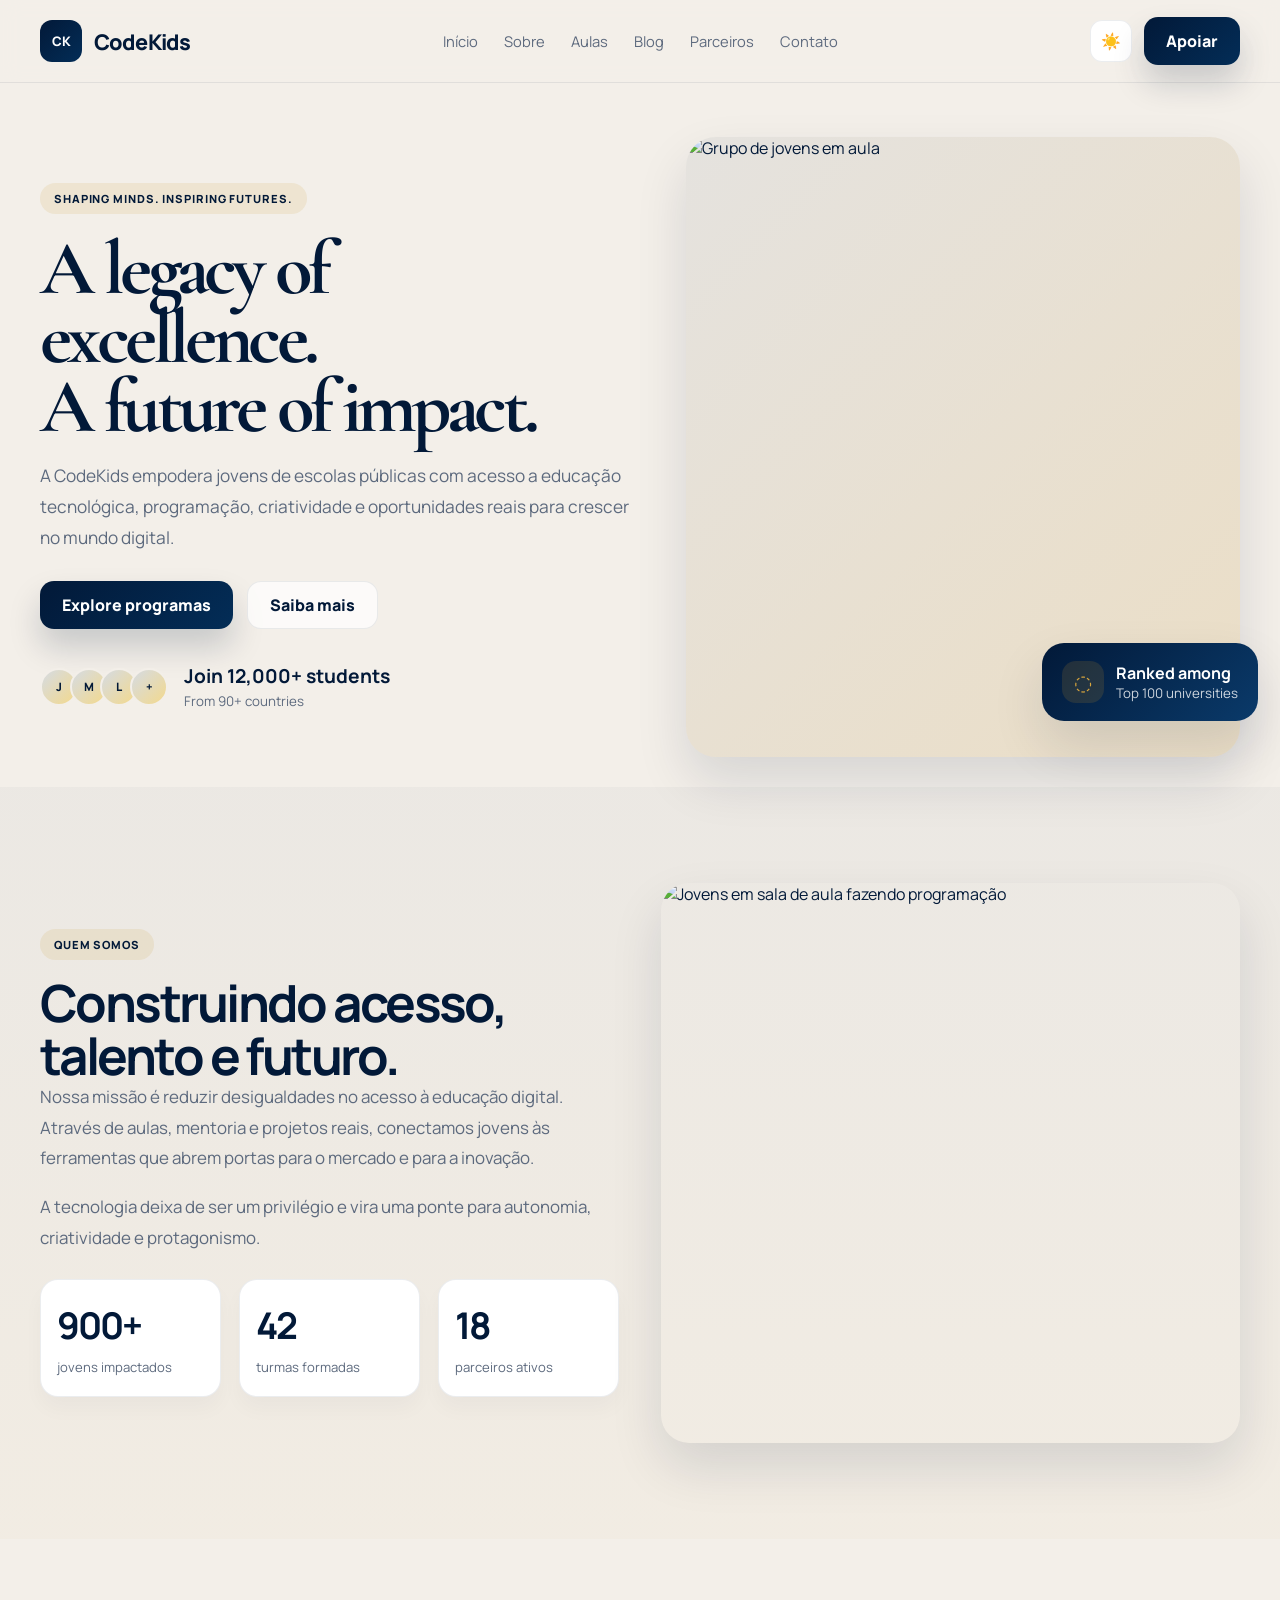
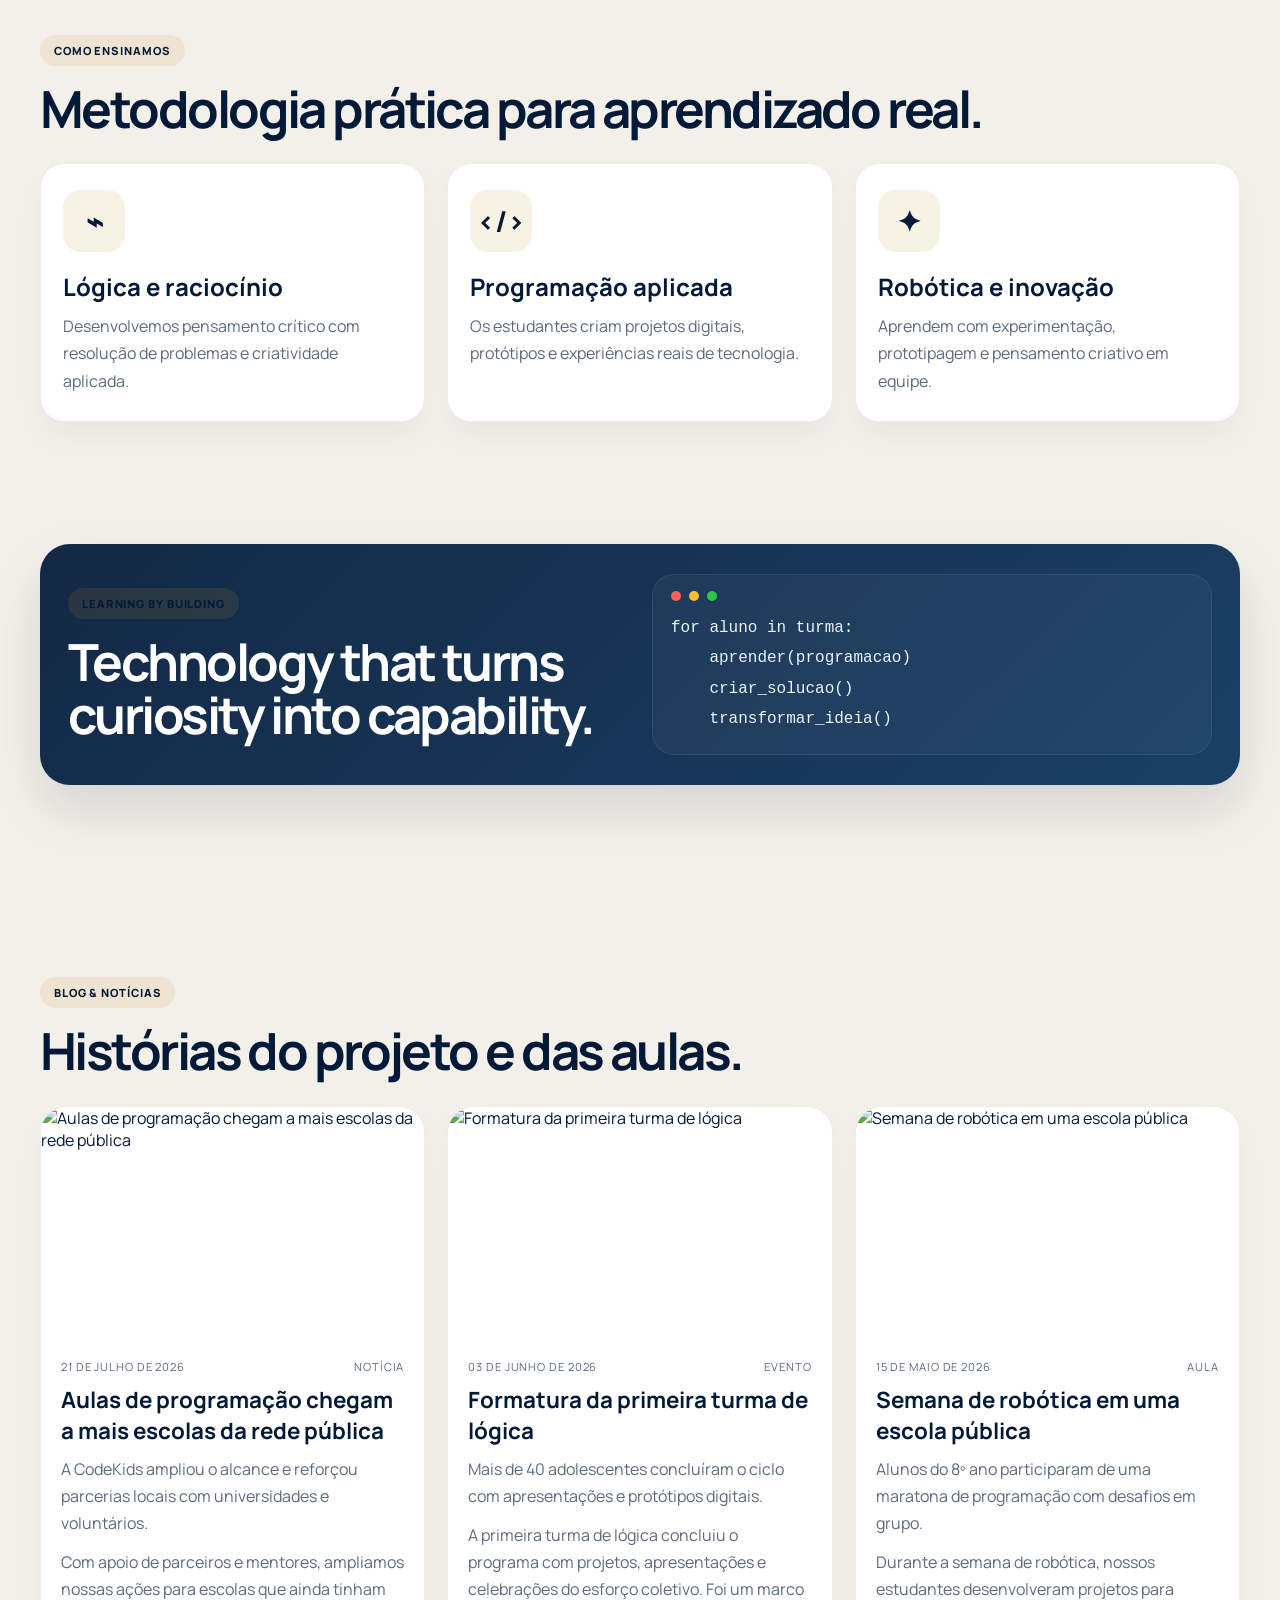
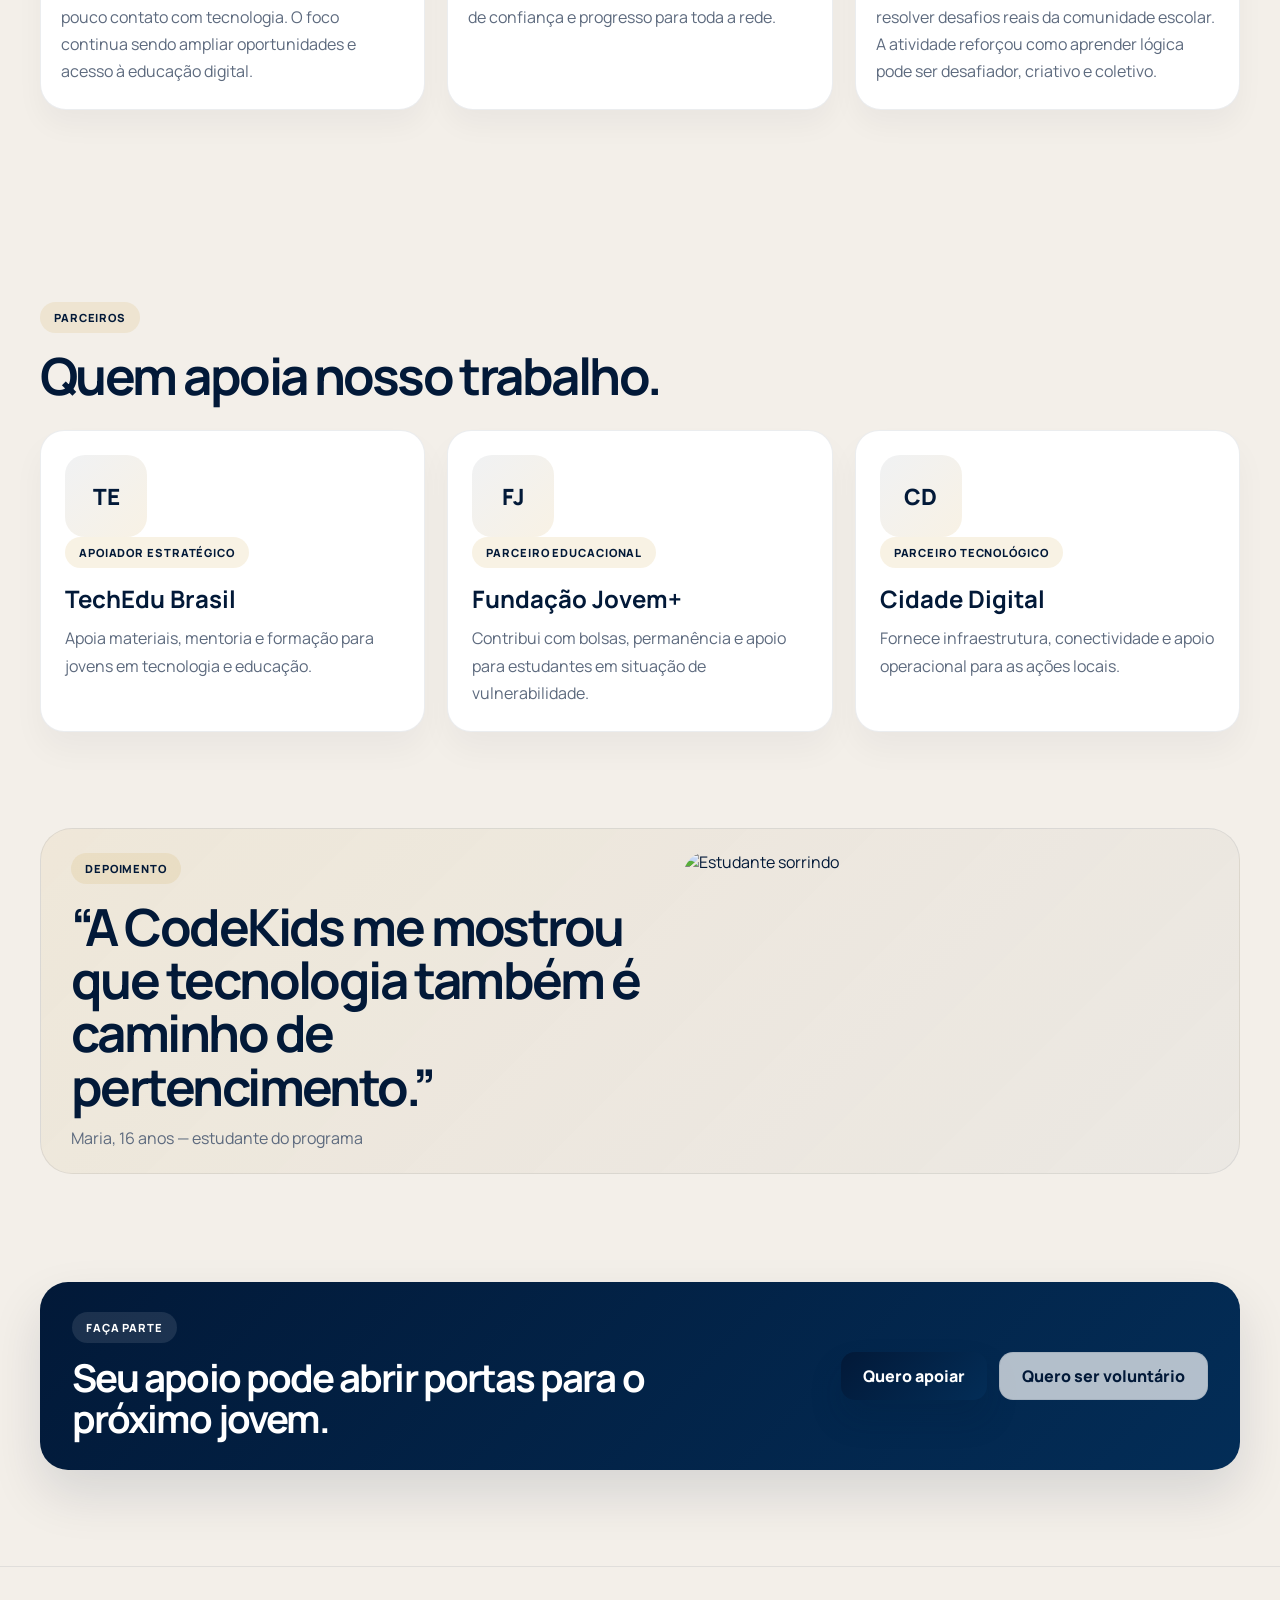
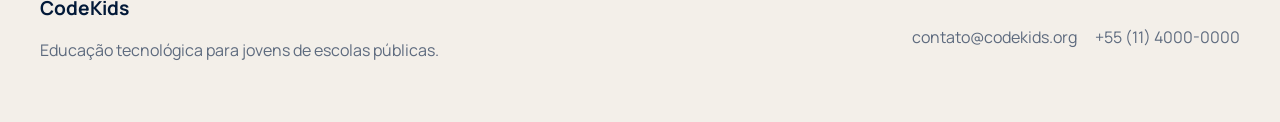
==== index.html @ df3271c7 "primeiro commit" ====
<!doctype html>
<html lang="pt-BR">
  <head>
    <meta charset="UTF-8" />
    <meta name="viewport" content="width=device-width, initial-scale=1.0" />
    <title>CodeKids | Educação tecnológica para jovens</title>
    <meta
      name="description"
      content="CodeKids conecta jovens ao mundo da tecnologia por meio de aulas gratuitas, projetos e oportunidades de educação digital."
    />
    <link rel="preconnect" href="https://fonts.googleapis.com" />
    <link rel="preconnect" href="https://fonts.gstatic.com" crossorigin />
    <link
      href="https://fonts.googleapis.com/css2?family=Manrope:wght@400;500;600;700;800&family=Cormorant+Garamond:wght@500;600;700&display=swap"
      rel="stylesheet"
    />
    <link rel="stylesheet" href="css/site.css" />
  </head>
  <body>
    <header class="topbar">
      <div class="container nav-wrap">
        <a href="#inicio" class="brand" aria-label="CodeKids início">
          <span class="brand-mark">CK</span>
          <span class="brand-text">CodeKids</span>
        </a>

        <nav class="main-nav" aria-label="Navegação principal">
          <a href="#inicio">Início</a>
          <a href="#sobre">Sobre</a>
          <a href="#aulas">Aulas</a>
          <a href="#blog">Blog</a>
          <a href="#parceiros">Parceiros</a>
          <a href="#contato">Contato</a>
        </nav>

        <div class="nav-actions">
          <button id="theme-toggle" class="theme-toggle" aria-label="Alternar tema">☀️</button>
          <a class="btn btn-primary" href="#contato">Apoiar</a>
        </div>
      </div>
    </header>

    <main>
      <section class="hero" id="inicio">
        <div class="container hero-grid">
          <div class="hero-copy">
            <span class="eyebrow">Shaping minds. Inspiring futures.</span>
            <h1>
              A legacy of<br />
              excellence.<br />
              A future of impact.
            </h1>
            <p>
              A CodeKids empodera jovens de escolas públicas com acesso a educação tecnológica,
              programação, criatividade e oportunidades reais para crescer no mundo digital.
            </p>

            <div class="hero-actions">
              <a class="btn btn-primary" href="#blog">Explore programas</a>
              <a class="btn btn-light" href="#sobre">Saiba mais</a>
            </div>

            <div class="hero-meta">
              <div class="avatar-group" aria-label="Estudantes impactados">
                <span>J</span>
                <span>M</span>
                <span>L</span>
                <span>+</span>
              </div>
              <div>
                <strong>Join 12,000+ students</strong>
                <small>From 90+ countries</small>
              </div>
            </div>
          </div>

          <div class="hero-visual">
            <div class="hero-image-card">
              <img
                src="https://images.unsplash.com/photo-1522202176988-66273c2fd55f?auto=format&fit=crop&w=1200&q=80"
                alt="Grupo de jovens em aula"
              />
            </div>
            <div class="premium-badge">
              <span class="badge-icon">◌</span>
              <div>
                <strong>Ranked among</strong>
                <small>Top 100 universities</small>
              </div>
            </div>
          </div>
        </div>
      </section>

      <section class="section section-soft" id="sobre">
        <div class="container about-grid">
          <div class="about-copy">
            <span class="eyebrow eyebrow-gold">Quem somos</span>
            <h2>Construindo acesso, talento e futuro.</h2>
            <p>
              Nossa missão é reduzir desigualdades no acesso à educação digital. Através de aulas,
              mentoria e projetos reais, conectamos jovens às ferramentas que abrem portas para o
              mercado e para a inovação.
            </p>
            <p>
              A tecnologia deixa de ser um privilégio e vira uma ponte para autonomia, criatividade e
              protagonismo.
            </p>

            <div class="about-stats">
              <div>
                <strong>900+</strong>
                <span>jovens impactados</span>
              </div>
              <div>
                <strong>42</strong>
                <span>turmas formadas</span>
              </div>
              <div>
                <strong>18</strong>
                <span>parceiros ativos</span>
              </div>
            </div>
          </div>

          <div class="about-visual">
            <img
              src="https://images.unsplash.com/photo-1516321318423-f06f85e504b3?auto=format&fit=crop&w=1000&q=80"
              alt="Jovens em sala de aula fazendo programação"
            />
          </div>
        </div>
      </section>

      <section class="section" id="aulas">
        <div class="container">
          <div class="section-header">
            <div>
              <span class="eyebrow eyebrow-gold">Como ensinamos</span>
              <h2>Metodologia prática para aprendizado real.</h2>
            </div>
          </div>

          <div class="feature-grid">
            <article class="feature-card">
              <div class="feature-icon">⌁</div>
              <h3>Lógica e raciocínio</h3>
              <p>Desenvolvemos pensamento crítico com resolução de problemas e criatividade aplicada.</p>
            </article>
            <article class="feature-card">
              <div class="feature-icon">&lt;/&gt;</div>
              <h3>Programação aplicada</h3>
              <p>Os estudantes criam projetos digitais, protótipos e experiências reais de tecnologia.</p>
            </article>
            <article class="feature-card">
              <div class="feature-icon">✦</div>
              <h3>Robótica e inovação</h3>
              <p>Aprendem com experimentação, prototipagem e pensamento criativo em equipe.</p>
            </article>
          </div>
        </div>
      </section>

      <section class="section code-panel">
        <div class="container code-panel-inner">
          <div class="code-copy">
            <span class="eyebrow eyebrow-gold">Learning by building</span>
            <h2>Technology that turns curiosity into capability.</h2>
          </div>
          <div class="code-window" aria-label="Exemplo de código de programação">
            <div class="code-header">
              <span class="dot red"></span>
              <span class="dot yellow"></span>
              <span class="dot green"></span>
            </div>
            <pre><code>for aluno in turma:
    aprender(programacao)
    criar_solucao()
    transformar_ideia()</code></pre>
          </div>
        </div>
      </section>

      <section class="section" id="blog">
        <div class="container">
          <div class="section-header split-header">
            <div>
              <span class="eyebrow eyebrow-gold">Blog & notícias</span>
              <h2>Histórias do projeto e das aulas.</h2>
            </div>
          </div>
          <div id="posts-grid" class="posts-grid" aria-live="polite"></div>
        </div>
      </section>

      <section class="section partners-section" id="parceiros">
        <div class="container">
          <div class="section-header">
            <span class="eyebrow eyebrow-gold">Parceiros</span>
            <h2>Quem apoia nosso trabalho.</h2>
          </div>
          <div id="partners-grid" class="partners-grid" aria-live="polite"></div>
        </div>
      </section>

      <section class="section quote-section">
        <div class="container quote-wrap">
          <div class="quote-copy">
            <span class="eyebrow eyebrow-gold">Depoimento</span>
            <h2>“A CodeKids me mostrou que tecnologia também é caminho de pertencimento.”</h2>
            <p>Maria, 16 anos — estudante do programa</p>
          </div>
          <img
            src="https://images.unsplash.com/photo-1544005313-94ddf0286df2?auto=format&fit=crop&w=900&q=80"
            alt="Estudante sorrindo"
          />
        </div>
      </section>

      <section class="section cta-section" id="contato">
        <div class="container cta-box">
          <div>
            <span class="eyebrow eyebrow-cta">Faça parte</span>
            <h2>Seu apoio pode abrir portas para o próximo jovem.</h2>
          </div>
          <div class="cta-actions">
            <a class="btn btn-primary" href="mailto:contato@codekids.org">Quero apoiar</a>
            <a class="btn btn-light" href="mailto:voluntario@codekids.org">Quero ser voluntário</a>
          </div>
        </div>
      </section>
    </main>

    <footer class="footer">
      <div class="container footer-inner">
        <div>
          <strong>CodeKids</strong>
          <p>Educação tecnológica para jovens de escolas públicas.</p>
        </div>
        <div class="footer-contact">
          <span>contato@codekids.org</span>
          <span>+55 (11) 4000-0000</span>
        </div>
      </div>
    </footer>

    <div vw class="enabled">
      <div vw-access-button class="active"></div>
      <div vw-plugin-wrapper>
        <div class="vw-plugin-top-wrapper"></div>
      </div>
    </div>
    <script src="https://vlibras.gov.br/app/vlibras-plugin.js"></script>
    <script>
      new window.VLibras.Widget("https://vlibras.gov.br/app");
    </script>
    <script src="js/site.js"></script>
  </body>
</html>
---- css/site.css ----
:root {
  --bg: #f3efe9;
  --bg-soft: #edf1f4;
  --card: #ffffff;
  --card-soft: #f9f6f2;
  --line: rgba(2, 25, 56, 0.08);
  --text: #021938;
  --muted: #5d6a7e;
  --primary: #021938;
  --primary-strong: #032d57;
  --accent: #c69026;
  --accent-soft: rgba(198, 144, 38, 0.12);
  --shadow: 0 24px 52px rgba(2, 25, 56, 0.12);
  --white: #ffffff;
}

body.dark-mode {
  --bg: #071d34;
  --bg-soft: #0d2645;
  --card: #112947;
  --card-soft: #143154;
  --line: rgba(255, 255, 255, 0.08);
  --text: #edf4ff;
  --muted: #c0cce2;
  --primary: #071d34;
  --primary-strong: #113866;
  --accent: #d9a63d;
  --accent-soft: rgba(217, 166, 61, 0.14);
  --shadow: 0 30px 68px rgba(2, 10, 20, 0.5);
}

* {
  box-sizing: border-box;
}

html {
  scroll-behavior: smooth;
}

body {
  margin: 0;
  font-family: "Manrope", sans-serif;
  background: var(--bg);
  color: var(--text);
}

a {
  text-decoration: none;
  color: inherit;
}

img {
  max-width: 100%;
  display: block;
}

button,
input,
textarea,
select {
  font: inherit;
}

button {
  cursor: pointer;
}

.container {
  width: min(1200px, calc(100% - 30px));
  margin: 0 auto;
}

.topbar {
  position: sticky;
  top: 0;
  z-index: 25;
  background: rgba(243, 239, 233, 0.84);
  backdrop-filter: blur(10px);
  border-bottom: 1px solid var(--line);
}

body.dark-mode .topbar {
  background: rgba(7, 29, 52, 0.86);
}

.nav-wrap {
  display: flex;
  align-items: center;
  justify-content: space-between;
  min-height: 82px;
  gap: 16px;
}

.brand {
  display: inline-flex;
  align-items: center;
  gap: 12px;
  font-weight: 800;
}

.brand-mark {
  width: 42px;
  height: 42px;
  border-radius: 12px;
  display: grid;
  place-items: center;
  background: linear-gradient(135deg, var(--primary), var(--primary-strong));
  color: var(--white);
  font-size: 0.82rem;
}

.brand-text {
  font-size: 1.35rem;
  letter-spacing: -0.04em;
}

.main-nav {
  display: flex;
  align-items: center;
  gap: 26px;
  color: var(--muted);
  font-size: 0.92rem;
}

.main-nav a:hover {
  color: var(--primary);
}

.nav-actions {
  display: flex;
  align-items: center;
  gap: 12px;
}

.theme-toggle {
  width: 42px;
  height: 42px;
  border: 1px solid var(--line);
  background: var(--card);
  border-radius: 12px;
  color: var(--text);
}

.btn {
  display: inline-flex;
  align-items: center;
  justify-content: center;
  min-height: 48px;
  padding: 0 22px;
  border-radius: 14px;
  font-weight: 800;
  transition: transform 0.2s ease, opacity 0.2s ease;
}

.btn:hover {
  transform: translateY(-1px);
}

.btn-primary {
  background: linear-gradient(135deg, var(--primary), var(--primary-strong));
  color: #fff;
  box-shadow: 0 18px 32px rgba(2, 25, 56, 0.18);
}

.btn-light {
  background: rgba(255, 255, 255, 0.7);
  border: 1px solid var(--line);
  color: var(--text);
}

.hero {
  padding: 54px 0 30px;
}

.hero-grid {
  display: grid;
  grid-template-columns: 1.05fr 0.95fr;
  gap: 34px;
  align-items: center;
}

.eyebrow {
  display: inline-flex;
  align-items: center;
  justify-content: center;
  padding: 8px 14px;
  border-radius: 999px;
  letter-spacing: 0.08em;
  font-size: 0.7rem;
  text-transform: uppercase;
  font-weight: 800;
  background: var(--accent-soft);
  color: var(--primary);
}

.eyebrow-gold {
  background: rgba(198, 144, 38, 0.12);
  color: var(--primary);
}

.eyebrow-cta {
  background: rgba(255, 255, 255, 0.1);
  color: #fff;
}

.hero-copy h1 {
  margin: 20px 0 18px;
  font-family: "Cormorant Garamond", serif;
  font-size: clamp(4rem, 6vw, 7rem);
  line-height: 0.9;
  letter-spacing: -0.06em;
  color: var(--primary);
}

.hero-copy p {
  max-width: 600px;
  color: var(--muted);
  font-size: 1.08rem;
  line-height: 1.8;
}

.hero-actions {
  display: flex;
  flex-wrap: wrap;
  gap: 14px;
  margin-top: 28px;
}

.hero-meta {
  display: flex;
  align-items: center;
  gap: 16px;
  margin-top: 34px;
}

.avatar-group {
  display: flex;
  align-items: center;
}

.avatar-group span {
  width: 38px;
  height: 38px;
  border-radius: 50%;
  display: grid;
  place-items: center;
  margin-left: -8px;
  border: 2px solid var(--bg);
  background: linear-gradient(135deg, #d5dbe3, #f3d98d);
  color: var(--primary);
  font-weight: 800;
  font-size: 0.72rem;
}

.avatar-group span:first-child {
  margin-left: 0;
}

.hero-meta strong {
  display: block;
  font-size: 1.2rem;
}

.hero-meta small {
  color: var(--muted);
}

.hero-visual {
  position: relative;
  display: flex;
  align-items: center;
  justify-content: center;
}

.hero-image-card {
  width: min(100%, 560px);
  height: 620px;
  overflow: hidden;
  border-radius: 30px;
  box-shadow: var(--shadow);
  background: linear-gradient(135deg, rgba(2, 25, 56, 0.06), rgba(198, 144, 38, 0.18));
}

.hero-image-card img {
  width: 100%;
  height: 100%;
  object-fit: cover;
}

.premium-badge {
  position: absolute;
  right: -18px;
  bottom: 36px;
  display: flex;
  align-items: center;
  gap: 12px;
  background: linear-gradient(135deg, var(--primary), #0a3a6a);
  color: #fff;
  border-radius: 22px;
  padding: 18px 20px;
  box-shadow: var(--shadow);
}

.badge-icon {
  width: 42px;
  height: 42px;
  display: grid;
  place-items: center;
  border-radius: 14px;
  background: rgba(198, 144, 38, 0.16);
  color: #d9a63d;
  font-size: 1.3rem;
}

.premium-badge strong,
.premium-badge small {
  display: block;
}

.premium-badge small {
  color: rgba(255, 255, 255, 0.8);
}

.section {
  padding: 96px 0;
}

.section-soft {
  background: linear-gradient(180deg, rgba(2, 25, 56, 0.03), rgba(198, 144, 38, 0.03));
}

.about-grid {
  display: grid;
  grid-template-columns: 1fr 1fr;
  gap: 42px;
  align-items: center;
}

.about-copy h2,
.section-header h2,
.code-copy h2,
.quote-copy h2 {
  margin: 16px 0 0;
  font-size: clamp(2.5rem, 4vw, 4rem);
  line-height: 1.04;
  letter-spacing: -0.05em;
  color: var(--primary);
}

.about-copy p {
  color: var(--muted);
  line-height: 1.8;
  margin: 0 0 18px;
  font-size: 1.06rem;
}

.about-stats {
  display: grid;
  grid-template-columns: repeat(3, minmax(0, 1fr));
  gap: 18px;
  margin-top: 26px;
}

.about-stats div {
  background: var(--card);
  border: 1px solid var(--line);
  border-radius: 18px;
  padding: 20px 16px;
  box-shadow: 0 12px 20px rgba(2, 25, 56, 0.03);
}

.about-stats strong {
  display: block;
  font-size: clamp(1.8rem, 3vw, 2.3rem);
  letter-spacing: -0.05em;
}

.about-stats span {
  display: block;
  color: var(--muted);
  font-size: 0.82rem;
  margin-top: 8px;
}

.about-visual img {
  width: 100%;
  height: 560px;
  object-fit: cover;
  border-radius: 28px;
  box-shadow: var(--shadow);
}

.section-header {
  margin-bottom: 28px;
}

.split-header {
  display: flex;
  align-items: end;
  justify-content: space-between;
}

.feature-grid {
  display: grid;
  grid-template-columns: repeat(3, minmax(0, 1fr));
  gap: 22px;
}

.feature-card {
  background: var(--card);
  border: 1px solid var(--line);
  border-radius: 24px;
  padding: 26px 22px;
  box-shadow: 0 16px 28px rgba(2, 25, 56, 0.04);
}

.feature-icon {
  width: 62px;
  height: 62px;
  display: grid;
  place-items: center;
  border-radius: 18px;
  background: rgba(198, 144, 38, 0.12);
  color: var(--primary);
  font-size: 1.8rem;
  font-weight: 700;
}

.feature-card h3 {
  margin: 18px 0 10px;
  font-size: 1.5rem;
}

.feature-card p {
  margin: 0;
  color: var(--muted);
  line-height: 1.7;
}

.code-panel {
  padding-top: 26px;
}

.code-panel-inner {
  display: grid;
  grid-template-columns: 1fr 1fr;
  gap: 24px;
  align-items: center;
  background: linear-gradient(135deg, rgba(2, 25, 56, 0.93), rgba(3, 45, 87, 0.9));
  border-radius: 30px;
  padding: 30px 28px;
  box-shadow: var(--shadow);
}

.code-copy h2 {
  color: #fff;
}

.code-window {
  background: rgba(255, 255, 255, 0.04);
  border: 1px solid rgba(255, 255, 255, 0.08);
  border-radius: 22px;
  padding: 16px 18px 20px;
}

.code-header {
  display: flex;
  align-items: center;
  gap: 8px;
  padding-bottom: 12px;
}

.dot {
  width: 10px;
  height: 10px;
  border-radius: 50%;
  display: inline-block;
}

.dot.red { background: #ff5f57; }
.dot.yellow { background: #ffbd2f; }
.dot.green { background: #28c840; }

.code-window pre {
  margin: 0;
  color: #edf3ff;
  font-size: 1rem;
  line-height: 1.9;
}

.posts-grid,
.partners-grid {
  display: grid;
  gap: 22px;
}

.posts-grid {
  grid-template-columns: repeat(3, minmax(0, 1fr));
}

.post-card {
  overflow: hidden;
  background: var(--card);
  border: 1px solid var(--line);
  border-radius: 26px;
  box-shadow: 0 16px 28px rgba(2, 25, 56, 0.04);
}

.post-card img {
  width: 100%;
  height: 230px;
  object-fit: cover;
}

.post-content {
  padding: 22px 20px 24px;
}

.post-meta {
  display: flex;
  justify-content: space-between;
  gap: 12px;
  margin-bottom: 10px;
  color: var(--muted);
  font-size: 0.7rem;
  letter-spacing: 0.08em;
  text-transform: uppercase;
}

.post-card h3 {
  margin: 0 0 10px;
  font-size: 1.4rem;
}

.post-card p {
  margin: 0;
  color: var(--muted);
  line-height: 1.7;
}

.post-card .post-preview {
  margin-bottom: 12px;
}

.partners-grid {
  grid-template-columns: repeat(3, minmax(0, 1fr));
}

.partner-card {
  background: var(--card);
  border: 1px solid var(--line);
  border-radius: 24px;
  padding: 24px;
  box-shadow: 0 18px 32px rgba(2, 25, 56, 0.04);
}

.partner-logo {
  width: 82px;
  height: 82px;
  border-radius: 20px;
  display: grid;
  place-items: center;
  background: linear-gradient(135deg, rgba(2, 25, 56, 0.06), rgba(198, 144, 38, 0.12));
  color: var(--primary);
  font-weight: 800;
  font-size: 1.4rem;
}

.partner-card h3 {
  margin: 14px 0 10px;
  font-size: 1.5rem;
}

.partner-card p {
  margin: 0;
  color: var(--muted);
  line-height: 1.7;
}

.quote-section {
  padding-top: 0;
}

.quote-wrap {
  display: grid;
  grid-template-columns: 1.05fr 0.95fr;
  gap: 22px;
  align-items: center;
  background: linear-gradient(135deg, rgba(198, 144, 38, 0.08), rgba(2, 25, 56, 0.03));
  border: 1px solid var(--line);
  border-radius: 32px;
  padding: 22px 22px 22px 30px;
}

.quote-copy h2 {
  margin-top: 16px;
}

.quote-copy p {
  margin: 14px 0 0;
  color: var(--muted);
}

.quote-wrap img {
  width: 100%;
  height: 300px;
  object-fit: cover;
  border-radius: 26px;
}

.cta-section {
  padding-top: 12px;
}

.cta-box {
  display: flex;
  justify-content: space-between;
  align-items: center;
  gap: 22px;
  padding: 30px 32px;
  border-radius: 28px;
  background: linear-gradient(135deg, var(--primary), var(--primary-strong));
  color: #fff;
  box-shadow: var(--shadow);
}

.cta-box h2 {
  margin: 14px 0 0;
  font-size: clamp(2rem, 3vw, 3.2rem);
  line-height: 1.08;
  letter-spacing: -0.05em;
  max-width: 620px;
}

.cta-actions {
  display: flex;
  flex-wrap: wrap;
  gap: 12px;
}

.footer {
  padding: 28px 0 42px;
  border-top: 1px solid var(--line);
}

.footer-inner {
  display: flex;
  justify-content: space-between;
  align-items: center;
  gap: 18px;
}

.footer strong {
  font-size: 1.2rem;
}

.footer p,
.footer-contact {
  color: var(--muted);
  line-height: 1.7;
}

.footer-contact {
  display: flex;
  gap: 18px;
  flex-wrap: wrap;
}

@media (max-width: 980px) {
  .main-nav {
    display: none;
  }

  .hero-grid,
  .about-grid,
  .feature-grid,
  .posts-grid,
  .partners-grid,
  .code-panel-inner,
  .quote-wrap,
  .cta-box,
  .footer-inner {
    display: grid;
    grid-template-columns: 1fr;
  }

  .cta-box {
    align-items: start;
  }
}

@media (max-width: 640px) {
  .nav-wrap {
    flex-wrap: wrap;
    padding: 12px 0;
  }

  .hero-copy h1 {
    font-size: 3.5rem;
  }

  .about-stats {
    grid-template-columns: 1fr;
  }

  .hero-image-card {
    height: 440px;
  }

  .premium-badge {
    Right: 12px;
    bottom: 16px;
  }

  .hero-actions,
  .cta-actions {
    flex-direction: column;
    align-items: stretch;
  }

  .btn {
    width: 100%;
  }
}
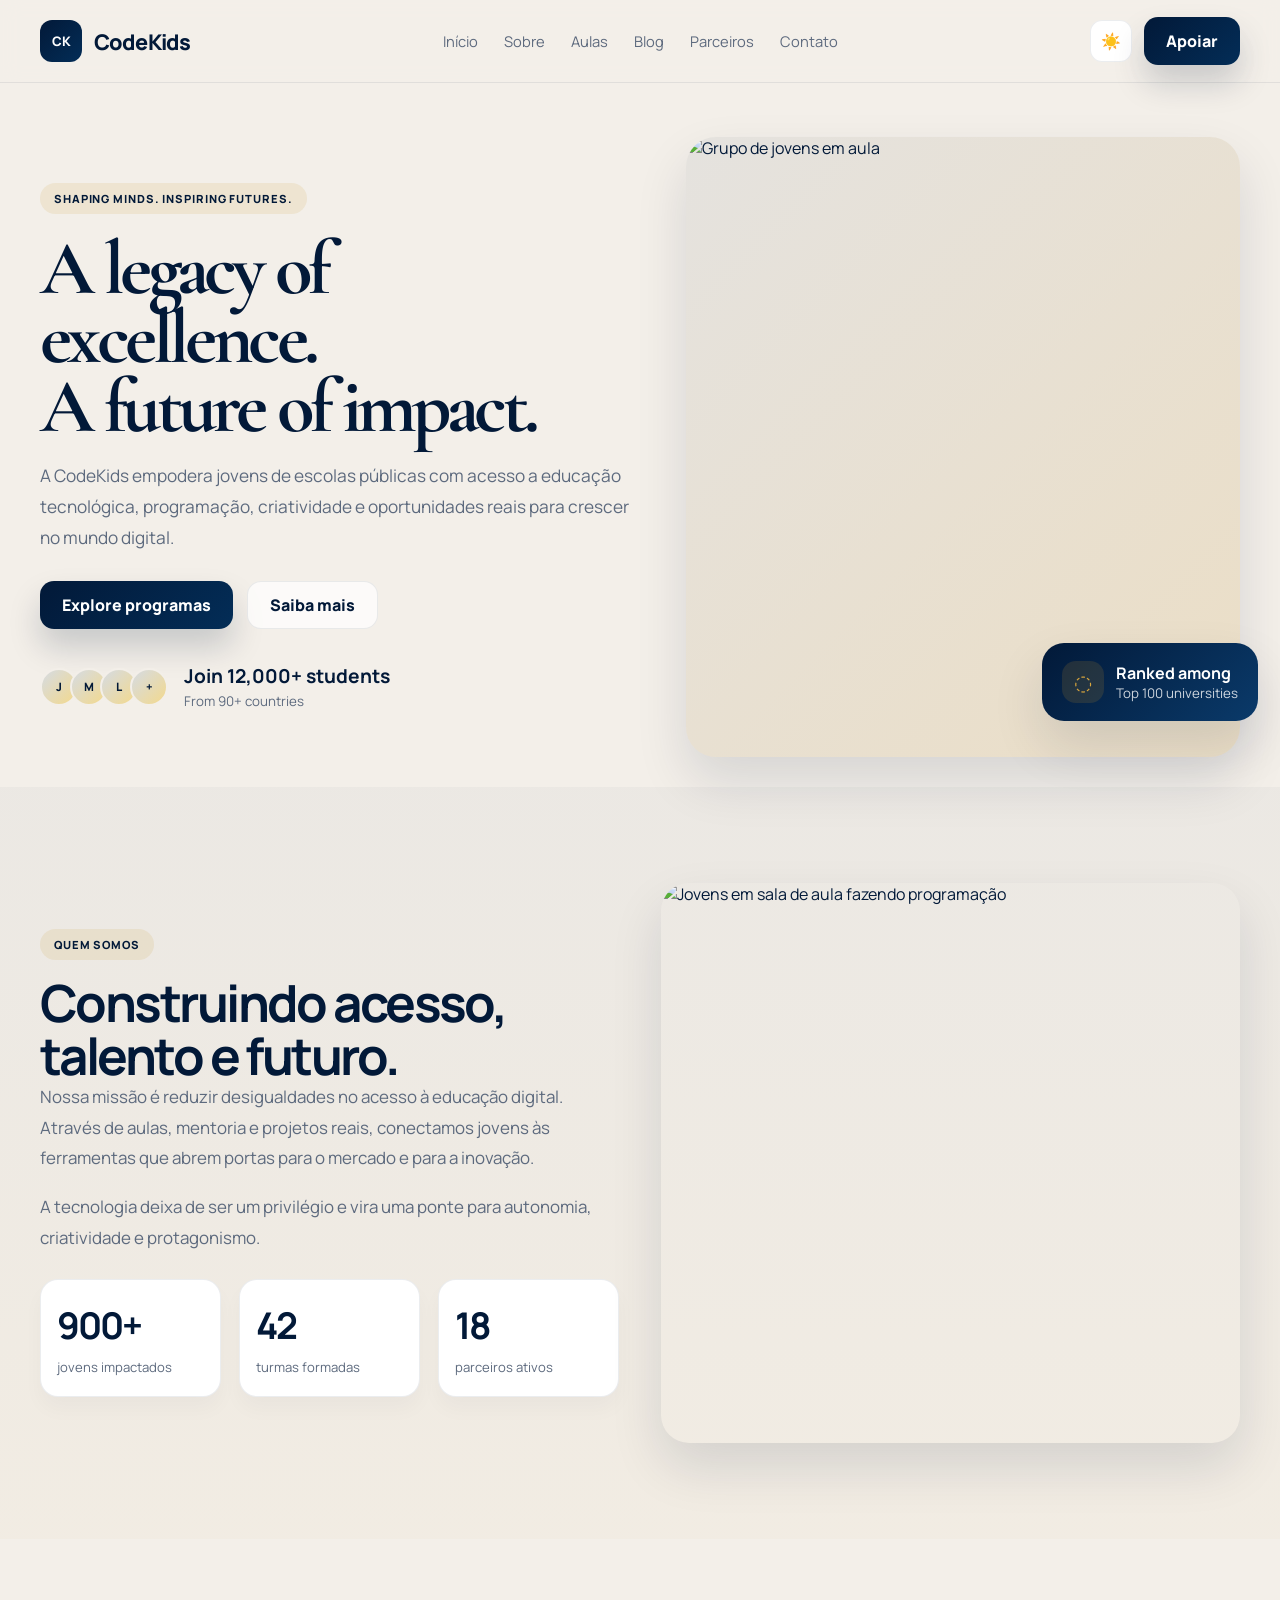
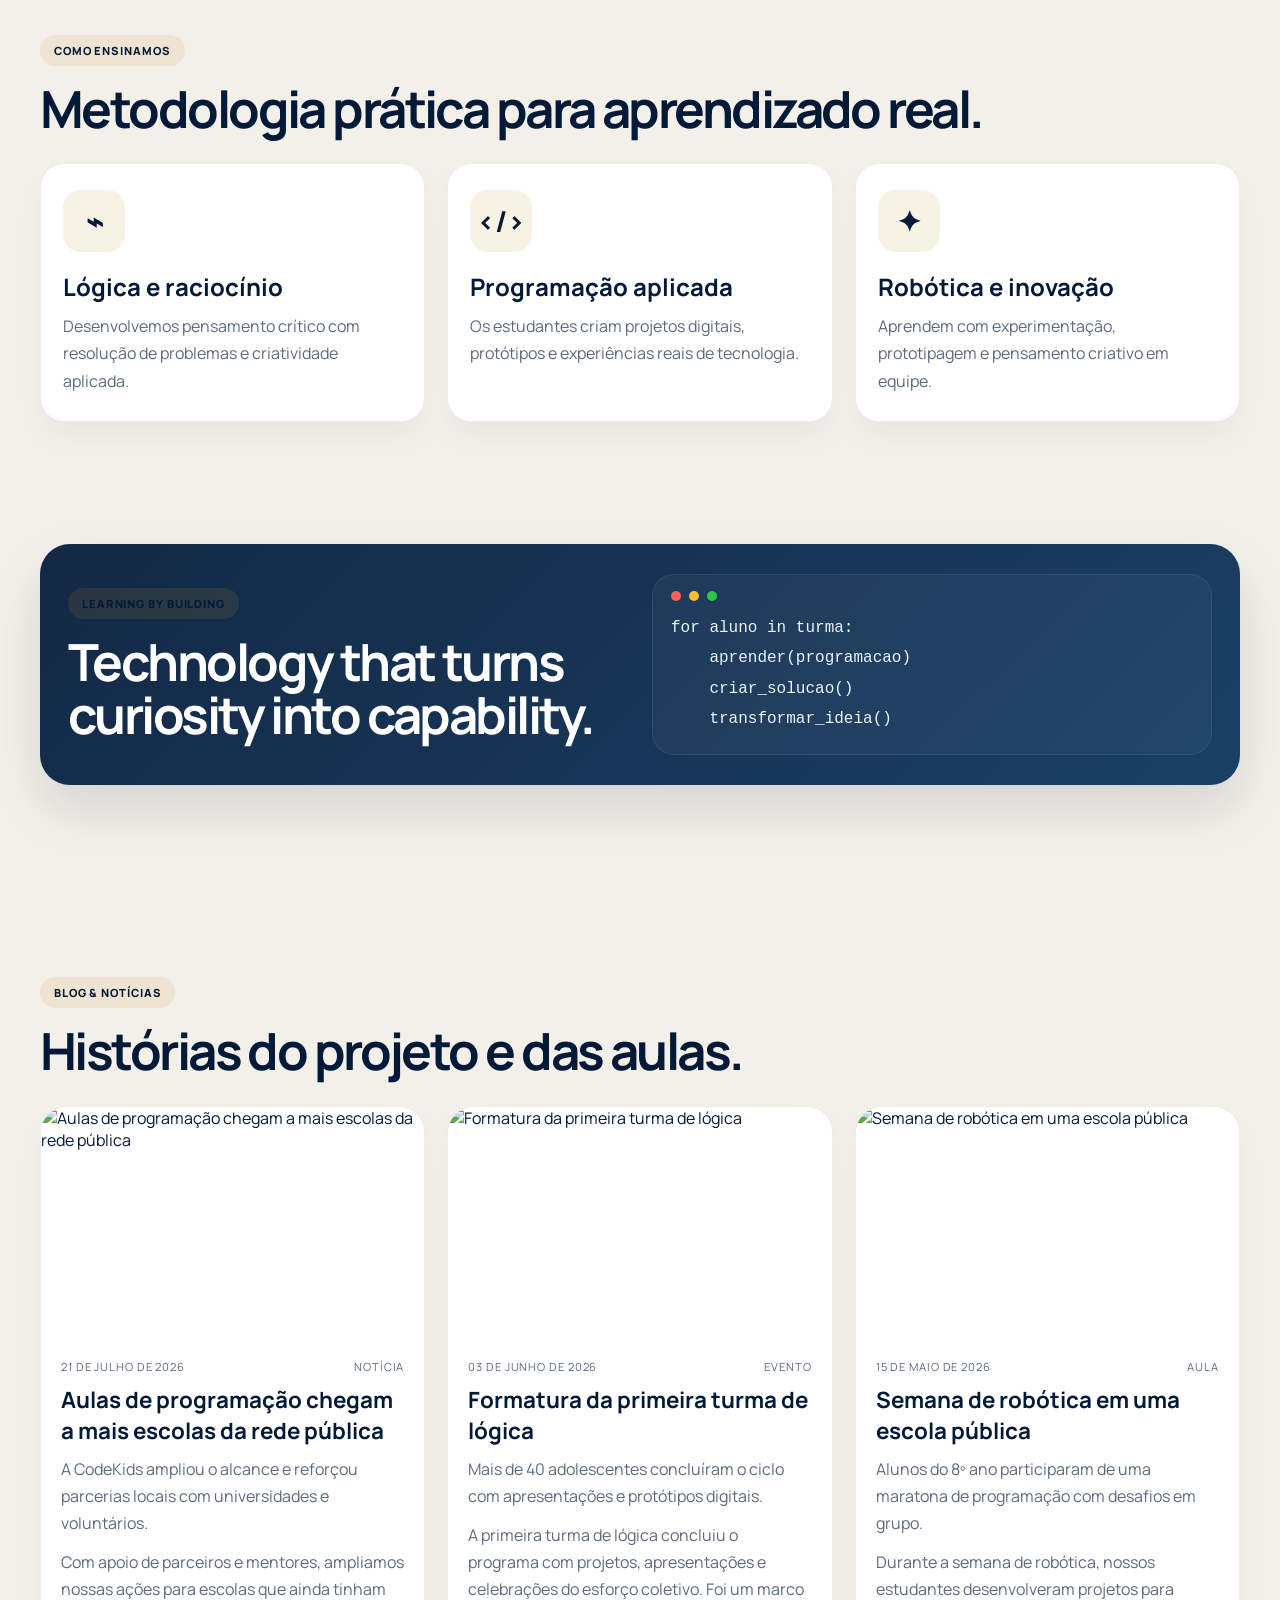
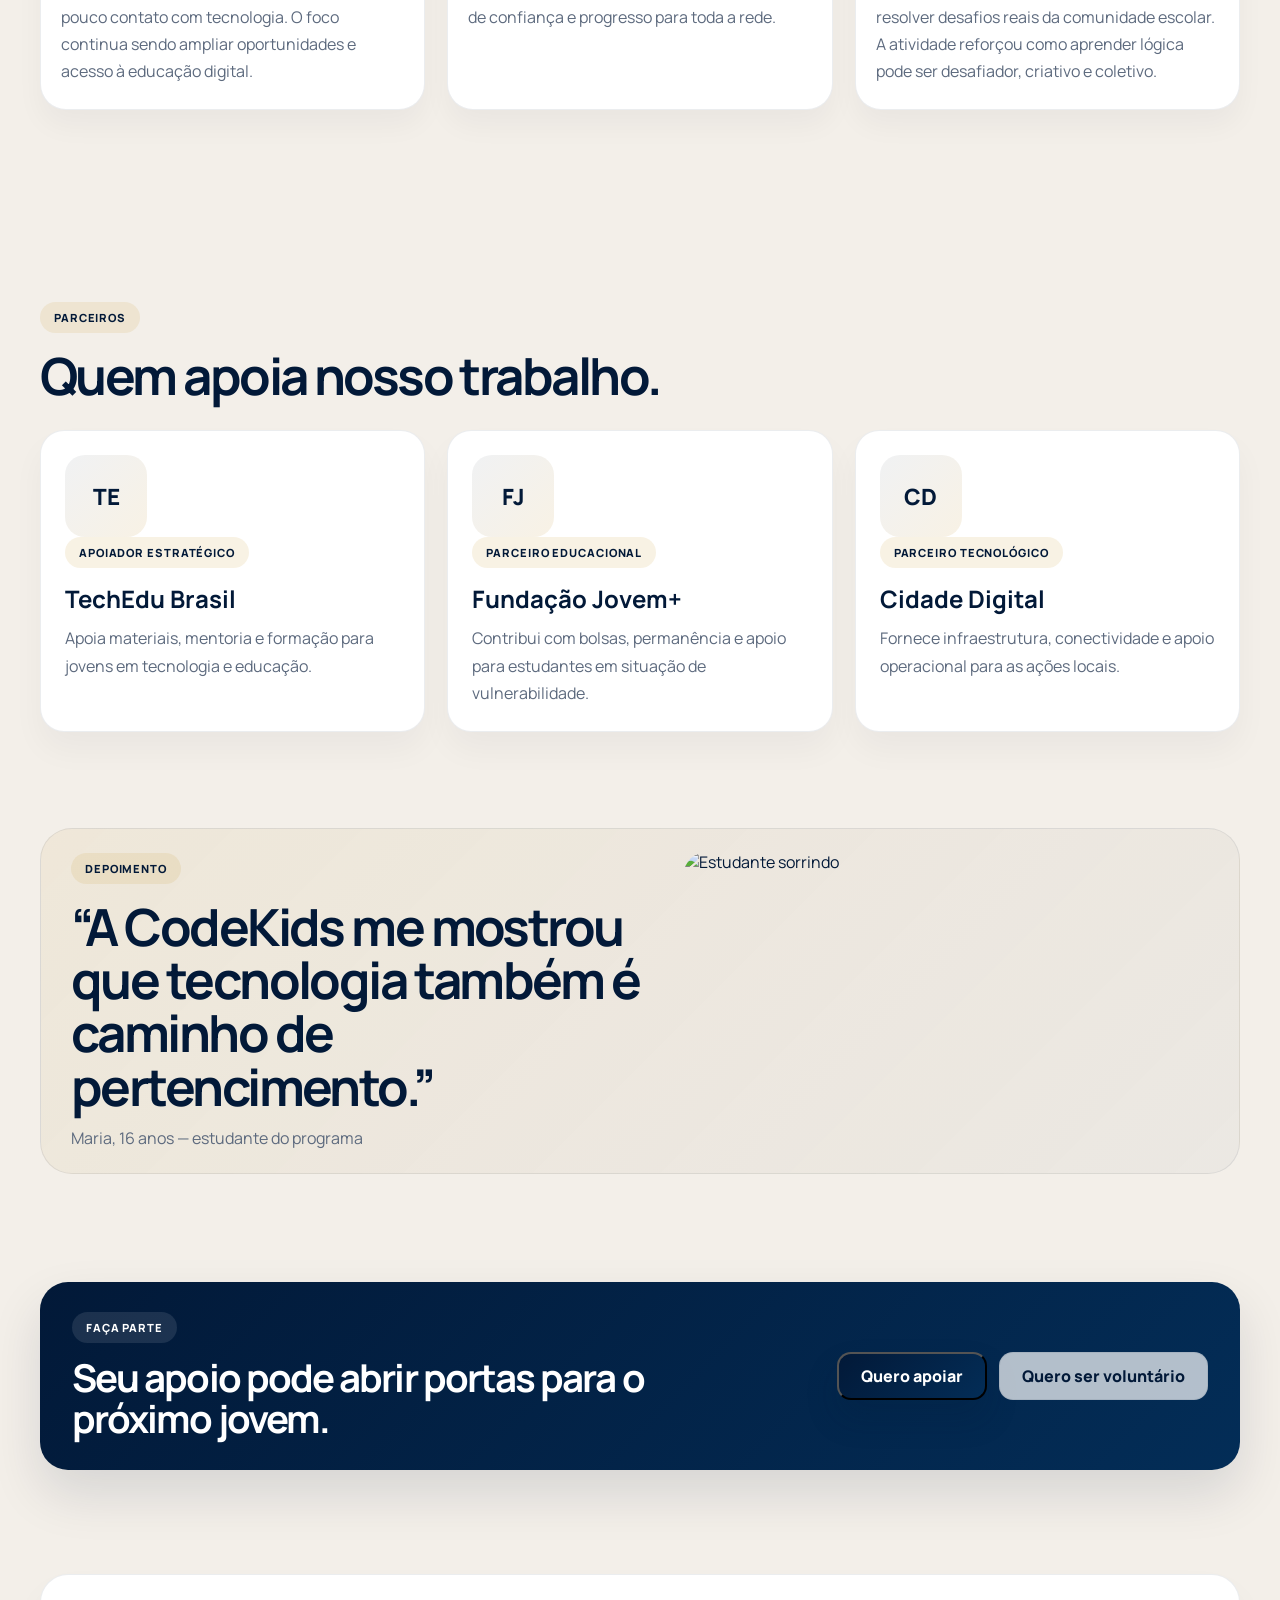
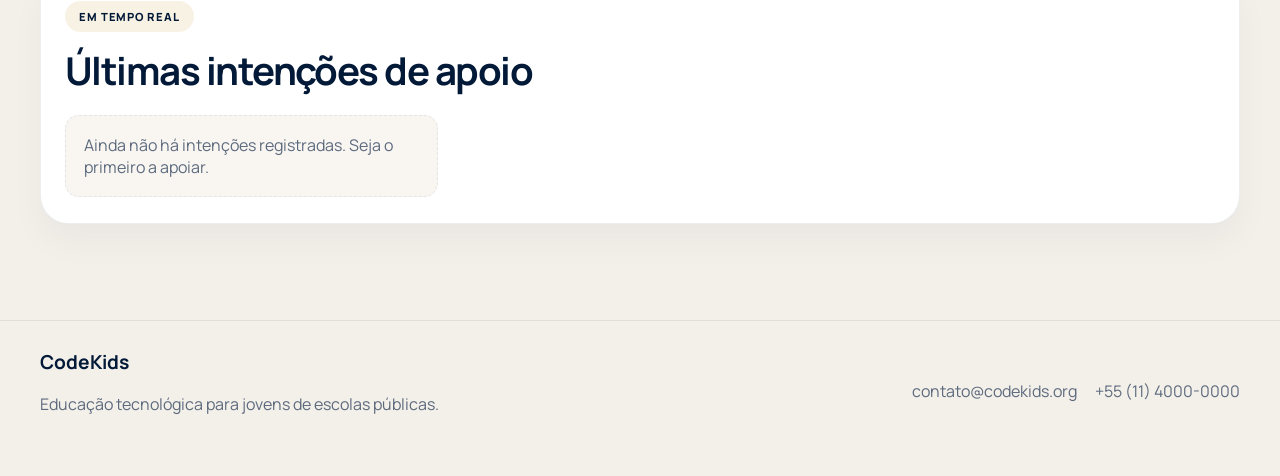
==== commit d258e39d: "primeiro commit" ====
--- a/index.html
+++ b/index.html
@@ -224,9 +224,19 @@
             <h2>Seu apoio pode abrir portas para o próximo jovem.</h2>
           </div>
           <div class="cta-actions">
-            <a class="btn btn-primary" href="mailto:contato@codekids.org">Quero apoiar</a>
-            <a class="btn btn-light" href="mailto:voluntario@codekids.org">Quero ser voluntário</a>
-          </div>
+            <button class="btn btn-primary open-form" type="button" data-form-type="support">Quero apoiar</button>
+            <button class="btn btn-light open-form" type="button" data-form-type="volunteer">Quero ser voluntário</button>
+          </div>
+        </div>
+      </section>
+
+      <section class="section live-submissions">
+        <div class="container live-submission-panel">
+          <div class="panel-header">
+            <span class="eyebrow eyebrow-gold">Em tempo real</span>
+            <h3>Últimas intenções de apoio</h3>
+          </div>
+          <div id="submission-feed" class="submission-feed" aria-live="polite"></div>
         </div>
       </section>
     </main>
@@ -250,6 +260,47 @@
         <div class="vw-plugin-top-wrapper"></div>
       </div>
     </div>
+    <div id="form-modal" class="modal hidden" aria-hidden="true">
+      <div class="modal-backdrop" data-close="true"></div>
+      <div class="modal-dialog" role="dialog" aria-modal="true" aria-labelledby="modal-title">
+        <button class="modal-close" type="button" aria-label="Fechar modal" data-close="true">×</button>
+        <div class="modal-header">
+          <span class="eyebrow eyebrow-gold">Contato</span>
+          <h3 id="modal-title">Quero apoiar</h3>
+        </div>
+
+        <form id="support-form">
+          <input type="hidden" id="form-type" name="type" value="support" />
+
+          <label>
+            Nome completo
+            <input type="text" name="name" placeholder="Seu nome" required />
+          </label>
+
+          <div class="form-row">
+            <label>
+              E-mail
+              <input type="email" name="email" placeholder="seu@email.com" required />
+            </label>
+            <label>
+              Telefone
+              <input type="tel" name="phone" placeholder="(11) 99999-9999" />
+            </label>
+          </div>
+
+          <label>
+            Como você quer contribuir?
+            <textarea name="message" rows="4" placeholder="Conte um pouco sobre sua disponibilidade ou intenção." required></textarea>
+          </label>
+
+          <div class="modal-actions">
+            <button type="button" class="btn btn-light" data-close="true">Cancelar</button>
+            <button type="submit" class="btn btn-primary">Enviar</button>
+          </div>
+        </form>
+      </div>
+    </div>
+
     <script src="https://vlibras.gov.br/app/vlibras-plugin.js"></script>
     <script>
       new window.VLibras.Widget("https://vlibras.gov.br/app");
--- a/css/site.css
+++ b/css/site.css
@@ -638,6 +638,172 @@
   gap: 12px;
 }
 
+.live-submissions {
+  padding-top: 8px;
+}
+
+.live-submission-panel {
+  background: var(--card);
+  border: 1px solid var(--line);
+  border-radius: 28px;
+  padding: 26px 24px;
+  box-shadow: 0 18px 34px rgba(2, 25, 56, 0.04);
+}
+
+.panel-header {
+  margin-bottom: 18px;
+}
+
+.panel-header h3 {
+  margin: 12px 0 0;
+  font-size: clamp(1.8rem, 3vw, 2.6rem);
+  letter-spacing: -0.04em;
+}
+
+.submission-feed {
+  display: grid;
+  grid-template-columns: repeat(3, minmax(0, 1fr));
+  gap: 16px;
+}
+
+.submission-item {
+  background: var(--card-soft);
+  border: 1px solid var(--line);
+  border-radius: 18px;
+  padding: 16px 16px 14px;
+}
+
+.submission-item span {
+  display: inline-block;
+  font-size: 0.68rem;
+  font-weight: 800;
+  letter-spacing: 0.08em;
+  text-transform: uppercase;
+  color: var(--primary);
+  background: rgba(198, 144, 38, 0.12);
+  padding: 6px 8px;
+  border-radius: 999px;
+}
+
+.submission-item h4 {
+  margin: 12px 0 8px;
+  font-size: 1.1rem;
+}
+
+.submission-item p {
+  margin: 0 0 10px;
+  color: var(--muted);
+  line-height: 1.6;
+}
+
+.submission-item small {
+  color: var(--muted);
+}
+
+.empty-state {
+  padding: 18px;
+  border: 1px dashed var(--line);
+  border-radius: 14px;
+  color: var(--muted);
+  background: var(--card-soft);
+}
+
+.modal {
+  position: fixed;
+  inset: 0;
+  z-index: 200;
+  display: grid;
+  place-items: center;
+  opacity: 1;
+  transition: opacity 0.2s ease;
+}
+
+.modal.hidden {
+  opacity: 0;
+  pointer-events: none;
+}
+
+.modal-backdrop {
+  position: absolute;
+  inset: 0;
+  background: rgba(2, 25, 56, 0.58);
+}
+
+.modal-dialog {
+  position: relative;
+  width: min(560px, calc(100% - 24px));
+  background: var(--card);
+  border: 1px solid var(--line);
+  border-radius: 28px;
+  box-shadow: var(--shadow);
+  padding: 24px 22px 20px;
+  z-index: 1;
+}
+
+.modal-close {
+  position: absolute;
+  top: 14px;
+  right: 14px;
+  width: 34px;
+  height: 34px;
+  border: 1px solid var(--line);
+  border-radius: 50%;
+  background: var(--card-soft);
+  color: var(--primary);
+  font-size: 1.4rem;
+}
+
+.modal-header {
+  margin-bottom: 18px;
+}
+
+.modal-header h3 {
+  margin: 12px 0 0;
+  font-size: clamp(2rem, 4vw, 2.6rem);
+  letter-spacing: -0.05em;
+}
+
+#support-form {
+  display: grid;
+  gap: 16px;
+}
+
+#support-form label {
+  display: grid;
+  gap: 8px;
+  color: var(--text);
+  font-weight: 700;
+}
+
+#support-form input,
+#support-form textarea {
+  width: 100%;
+  border: 1px solid var(--line);
+  border-radius: 12px;
+  background: var(--card-soft);
+  color: var(--text);
+  padding: 12px 14px;
+}
+
+#support-form textarea {
+  resize: vertical;
+  min-height: 110px;
+}
+
+.form-row {
+  display: grid;
+  grid-template-columns: 1fr 1fr;
+  gap: 14px;
+}
+
+.modal-actions {
+  display: flex;
+  justify-content: flex-end;
+  gap: 12px;
+  flex-wrap: wrap;
+  margin-top: 8px;
+}
+
 .footer {
   padding: 28px 0 42px;
   border-top: 1px solid var(--line);
@@ -676,6 +842,7 @@
   .feature-grid,
   .posts-grid,
   .partners-grid,
+  .submission-feed,
   .code-panel-inner,
   .quote-wrap,
   .cta-box,
@@ -687,6 +854,10 @@
   .cta-box {
     align-items: start;
   }
+
+  .form-row {
+    grid-template-columns: 1fr;
+  }
 }
 
 @media (max-width: 640px) {
@@ -713,7 +884,8 @@
   }
 
   .hero-actions,
-  .cta-actions {
+  .cta-actions,
+  .modal-actions {
     flex-direction: column;
     align-items: stretch;
   }
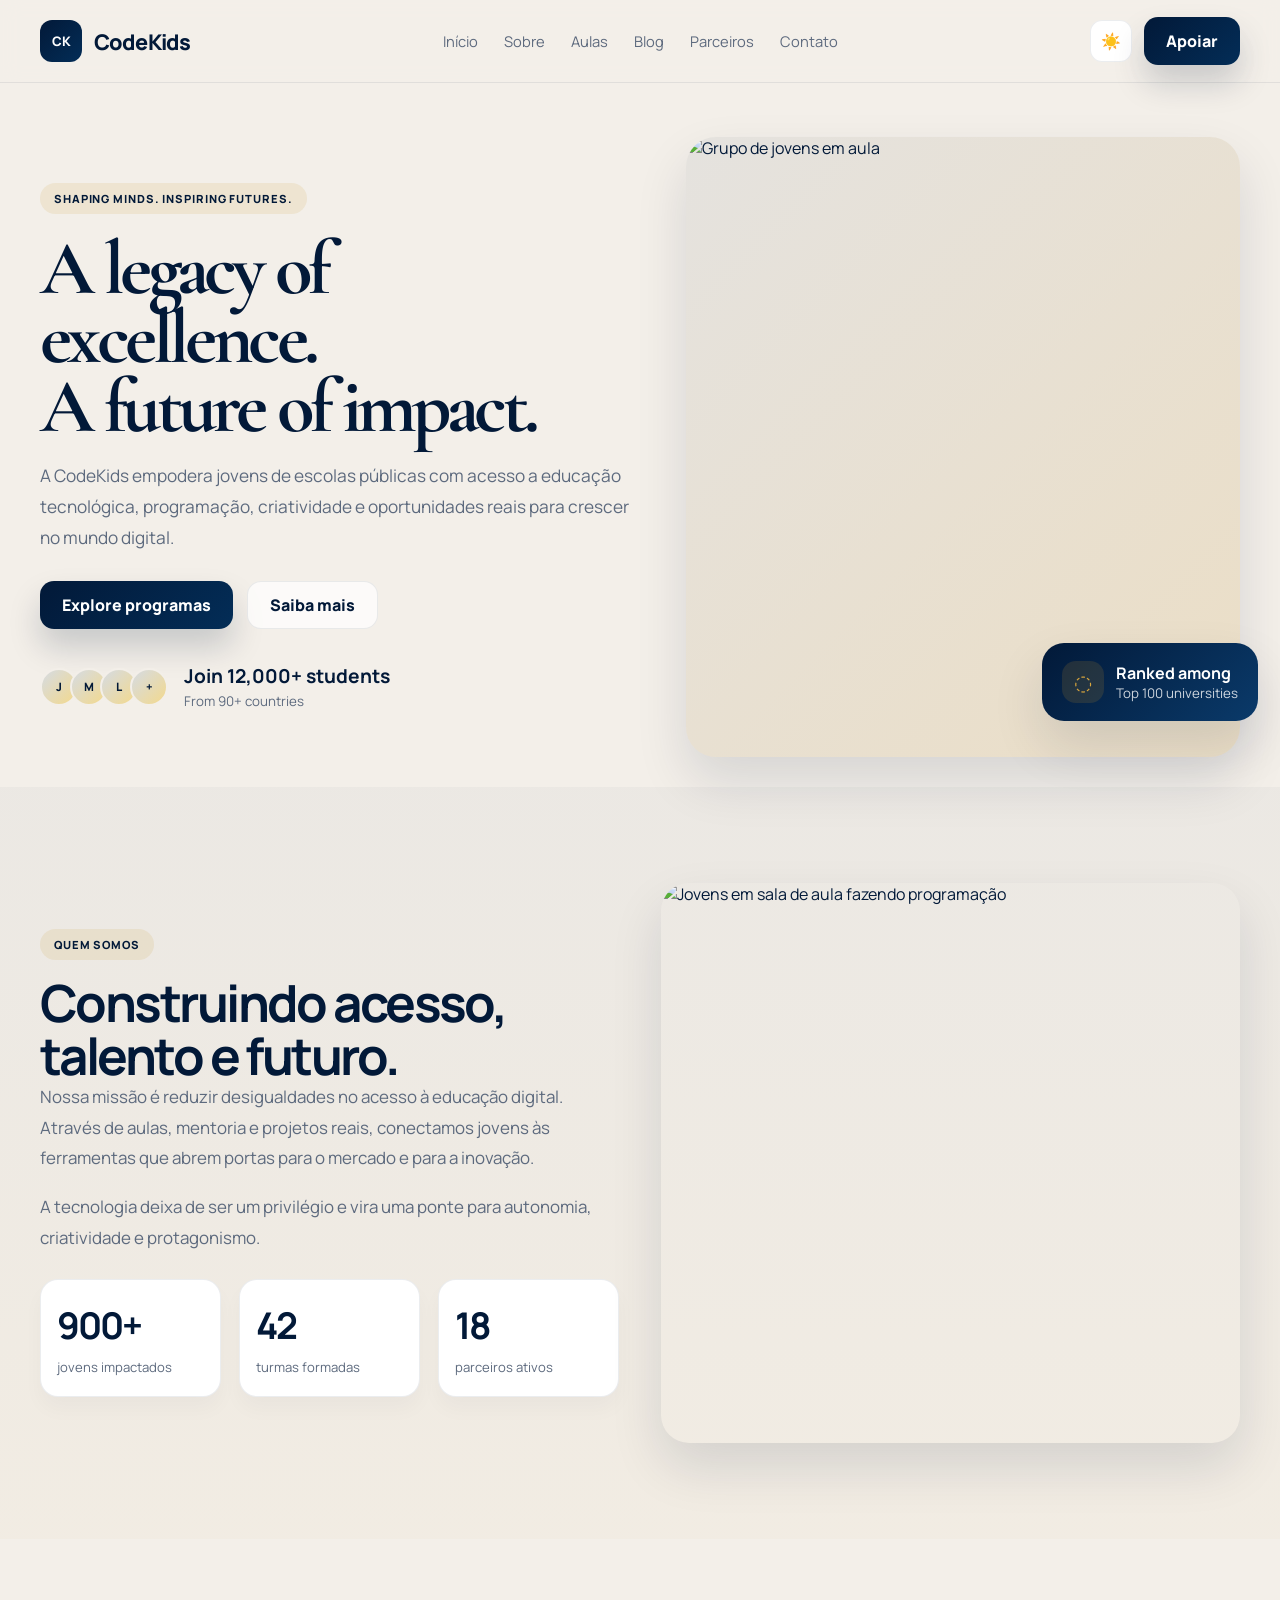
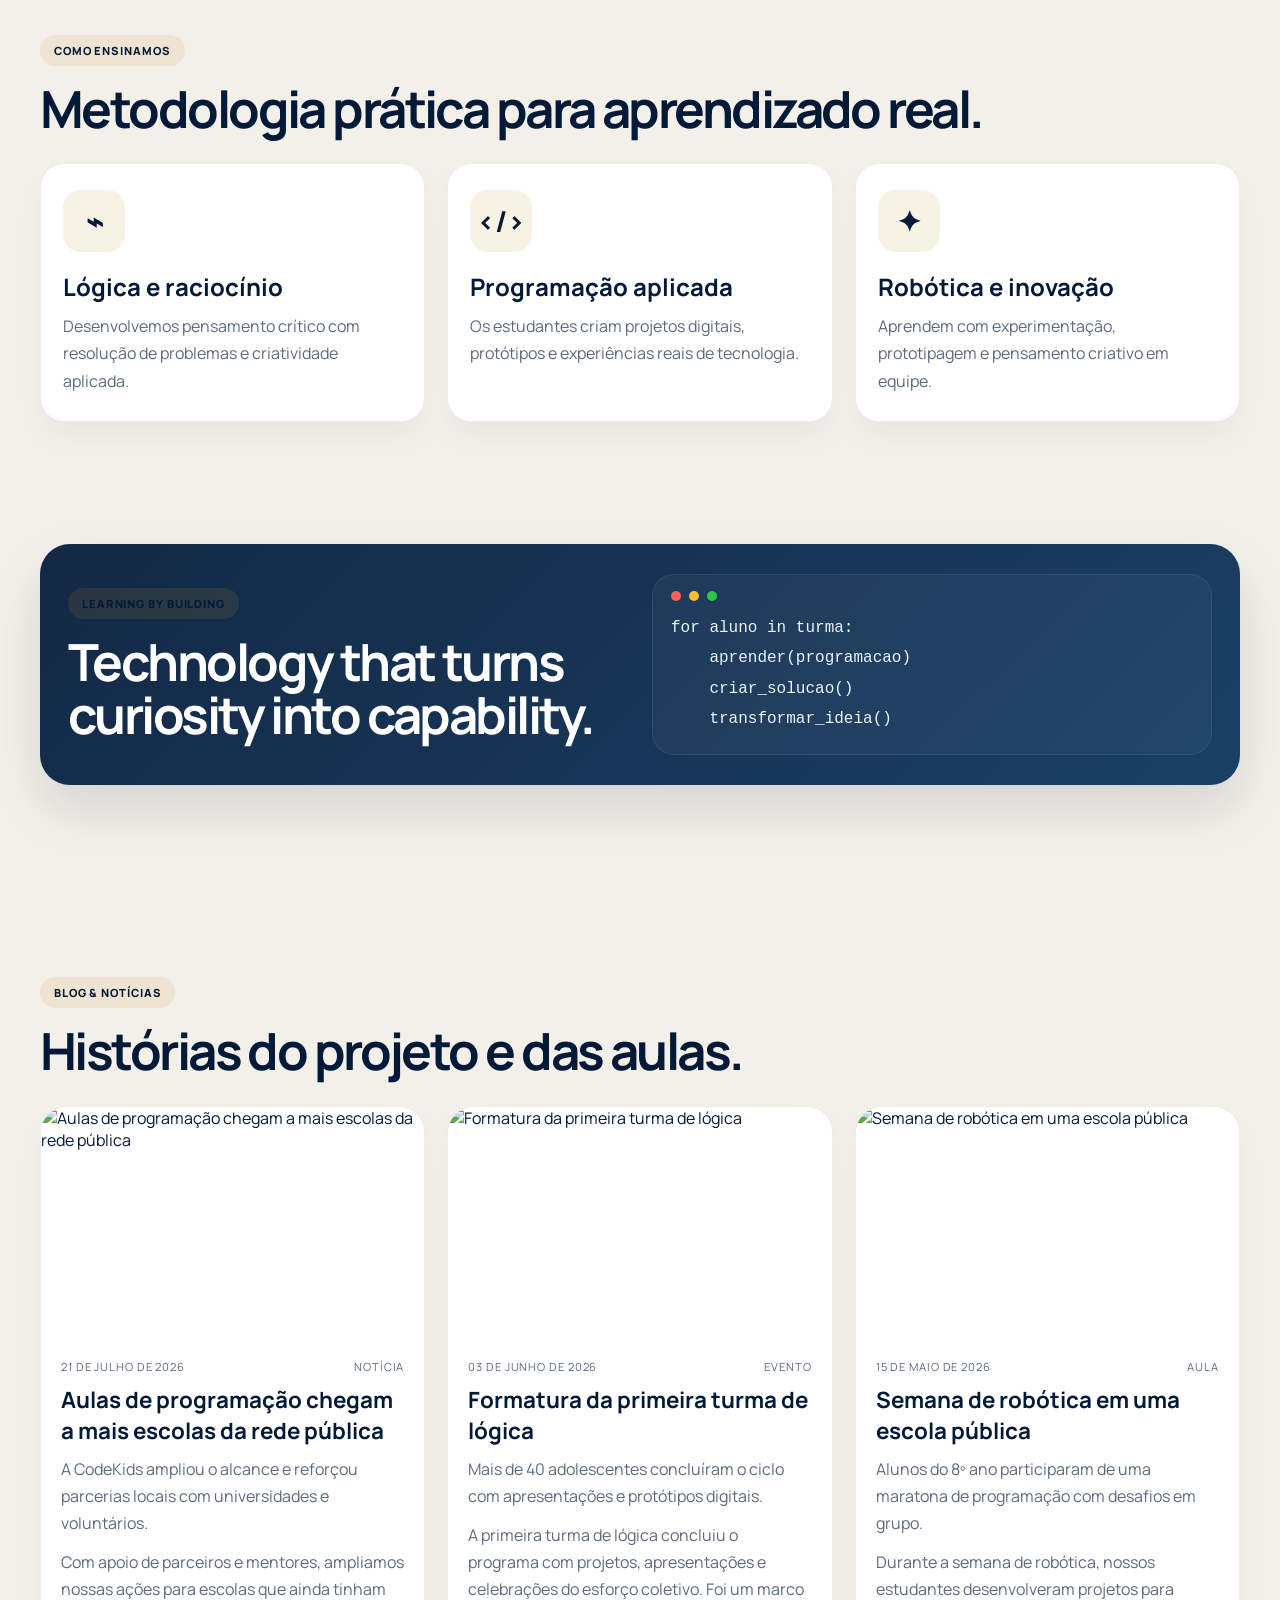
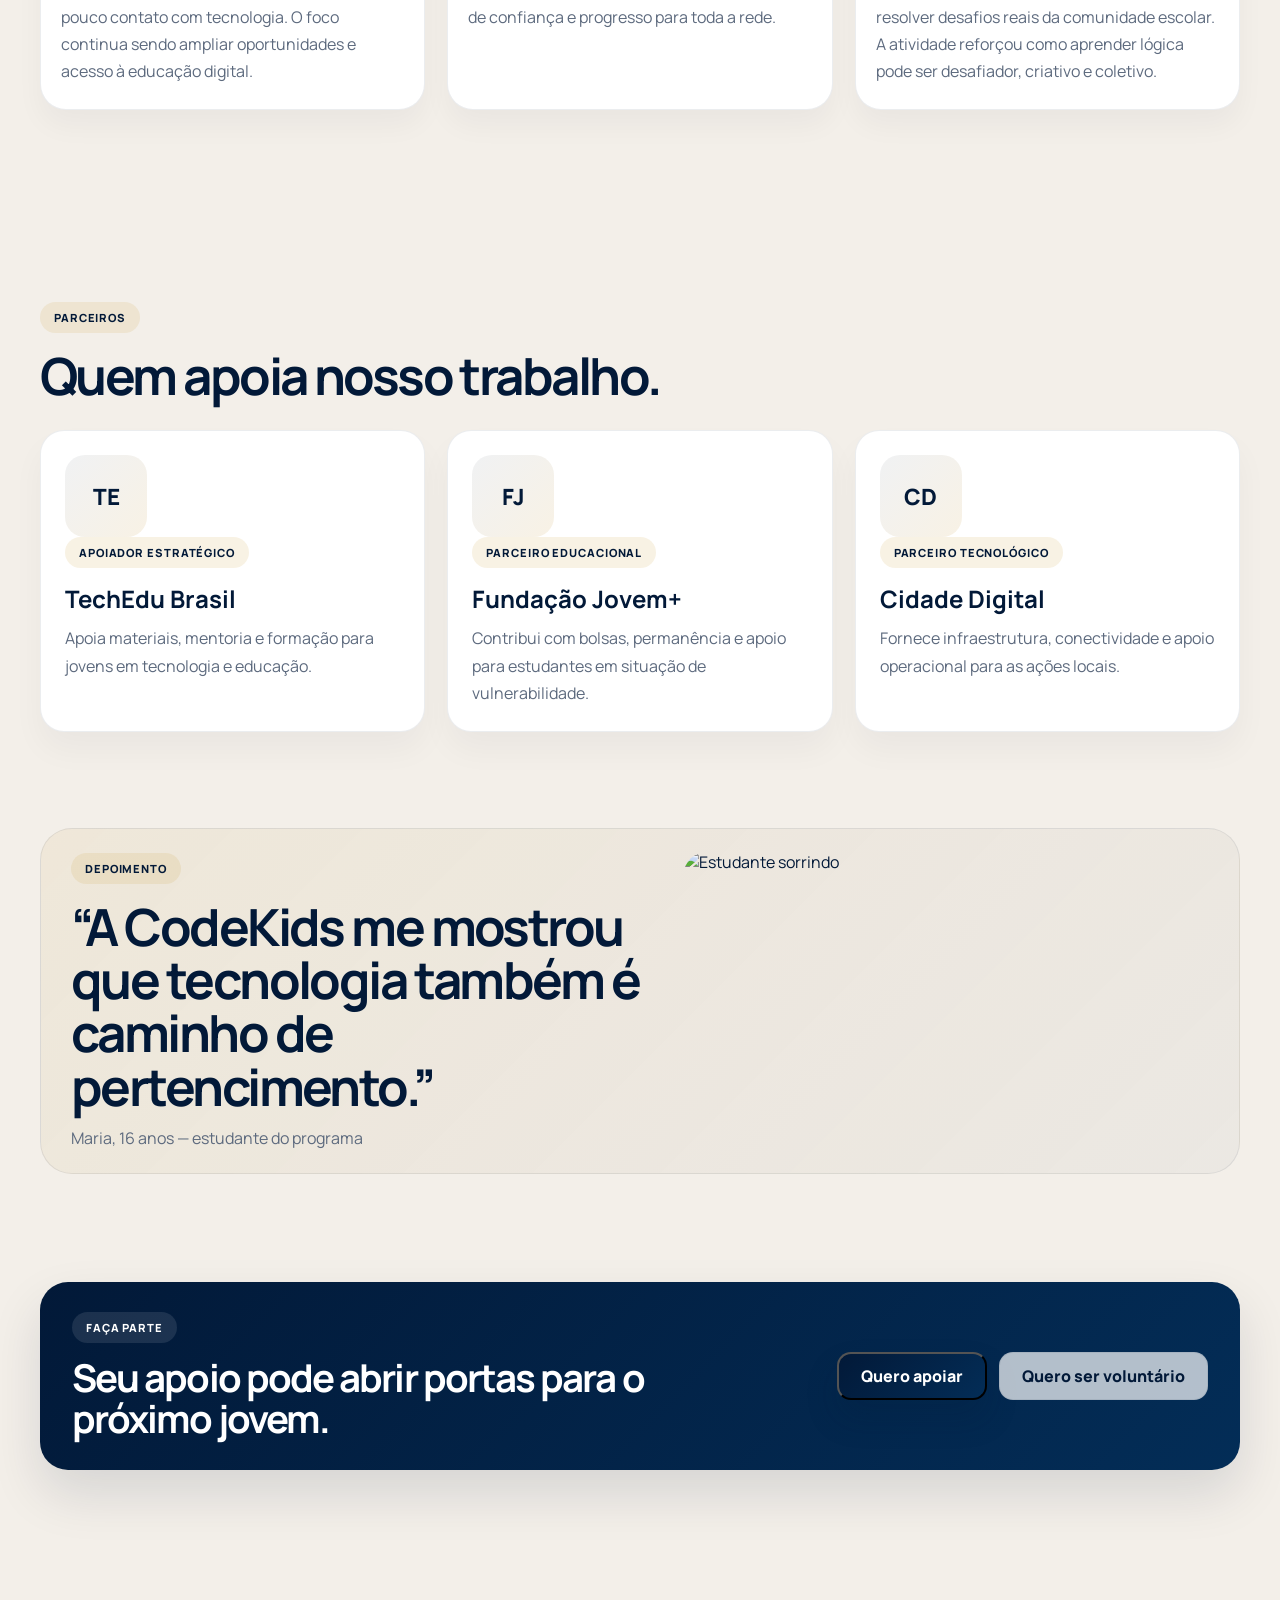
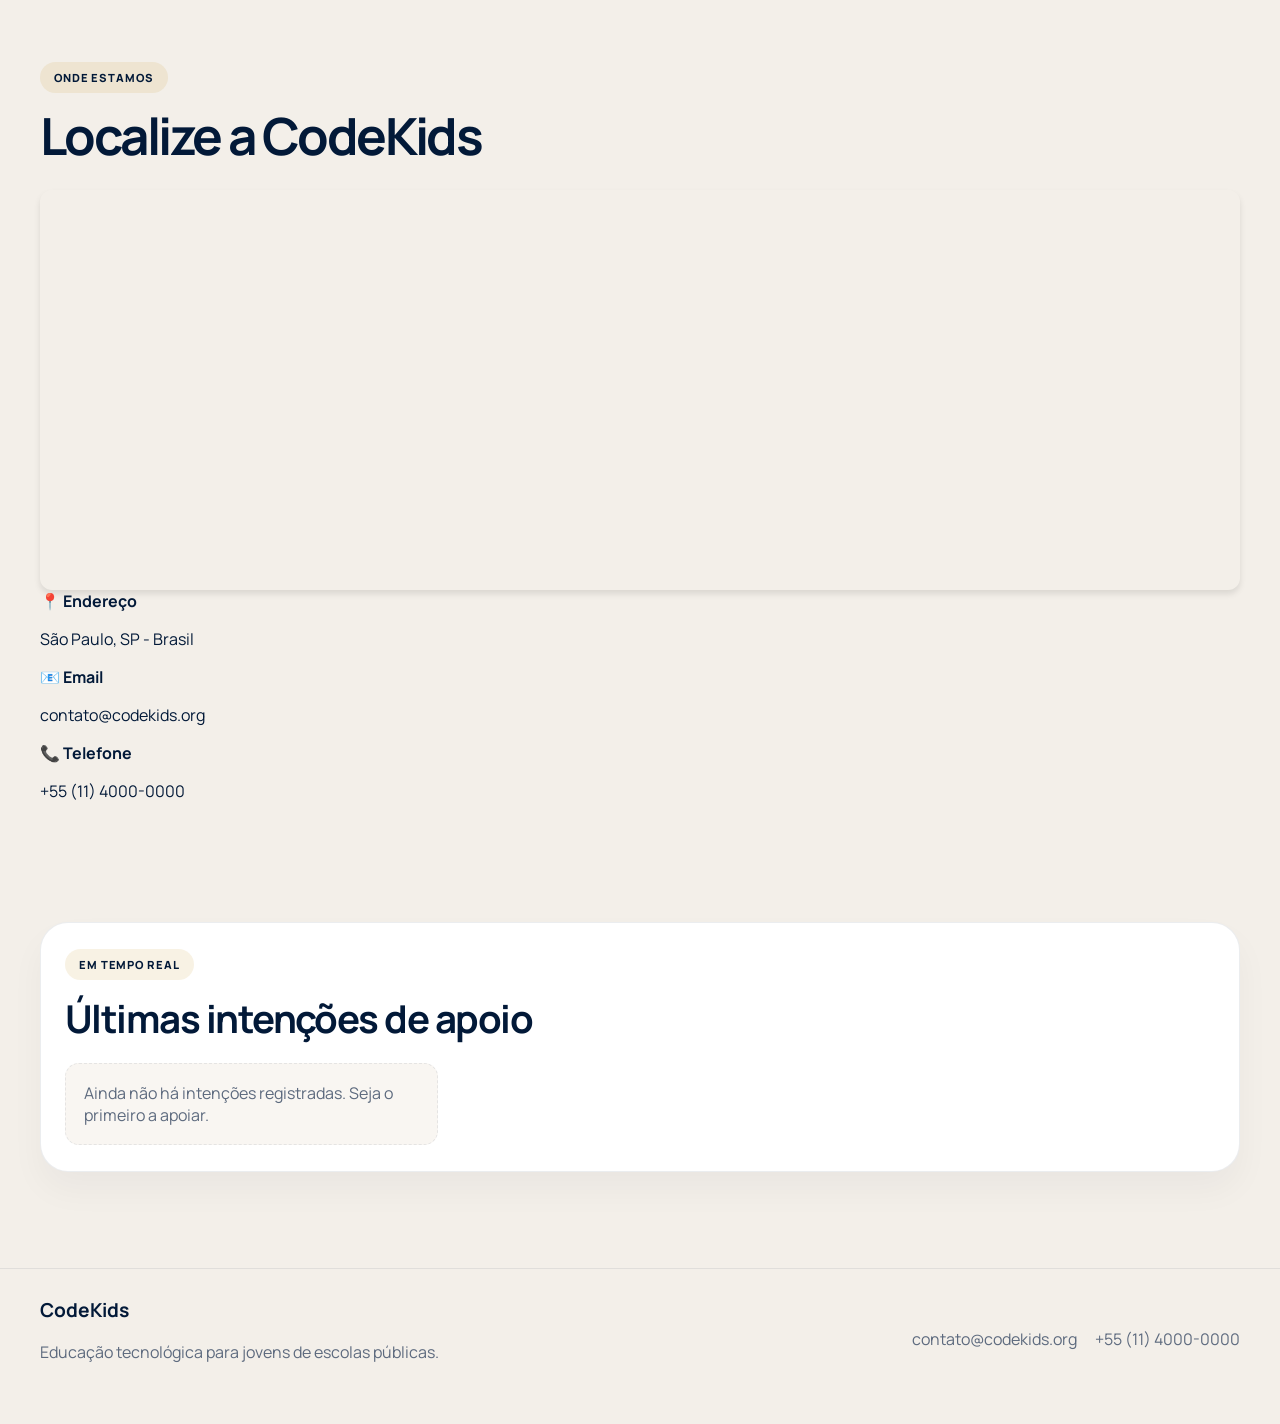
==== commit 50059de1: "feat: Integração com Google Maps e Google Sheets - Adiciona seção de localização com Google Maps - I" ====
--- a/index.html
+++ b/index.html
@@ -230,6 +230,32 @@
         </div>
       </section>
 
+      <section class="section location-section">
+        <div class="container">
+          <div class="section-header">
+            <span class="eyebrow eyebrow-gold">Onde estamos</span>
+            <h2>Localize a CodeKids</h2>
+          </div>
+          <div id="map-container" class="map-container">
+            <div id="google-map" style="width: 100%; height: 400px; border-radius: 12px; overflow: hidden; box-shadow: 0 4px 6px rgba(0, 0, 0, 0.1);"></div>
+            <div class="location-info">
+              <div class="info-card">
+                <strong>📍 Endereço</strong>
+                <p>São Paulo, SP - Brasil</p>
+              </div>
+              <div class="info-card">
+                <strong>📧 Email</strong>
+                <p>contato@codekids.org</p>
+              </div>
+              <div class="info-card">
+                <strong>📞 Telefone</strong>
+                <p>+55 (11) 4000-0000</p>
+              </div>
+            </div>
+          </div>
+        </div>
+      </section>
+
       <section class="section live-submissions">
         <div class="container live-submission-panel">
           <div class="panel-header">
@@ -305,6 +331,7 @@
     <script>
       new window.VLibras.Widget("https://vlibras.gov.br/app");
     </script>
+    <script async src="https://maps.googleapis.com/maps/api/js?key=AIzaSyDummy_Replace_With_Your_API_Key&callback=initMap"></script>
     <script src="js/site.js"></script>
   </body>
 </html>
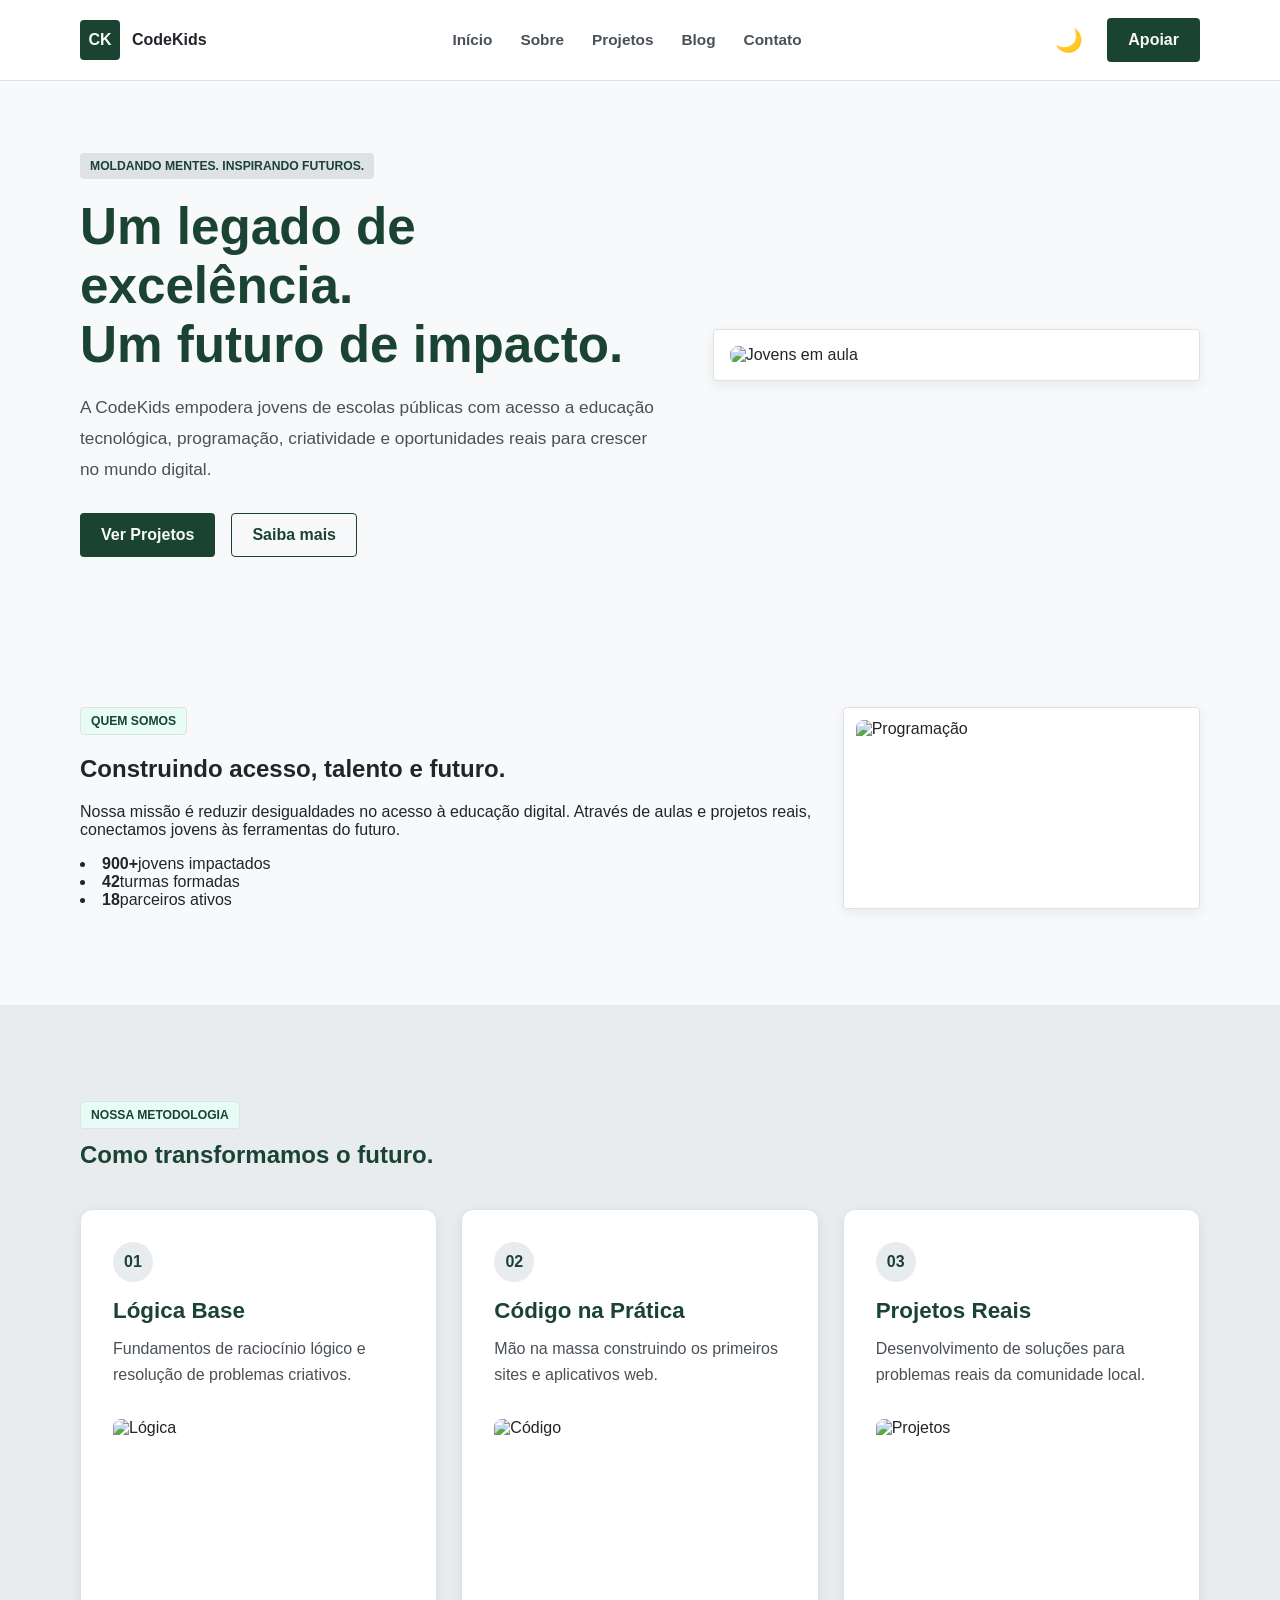
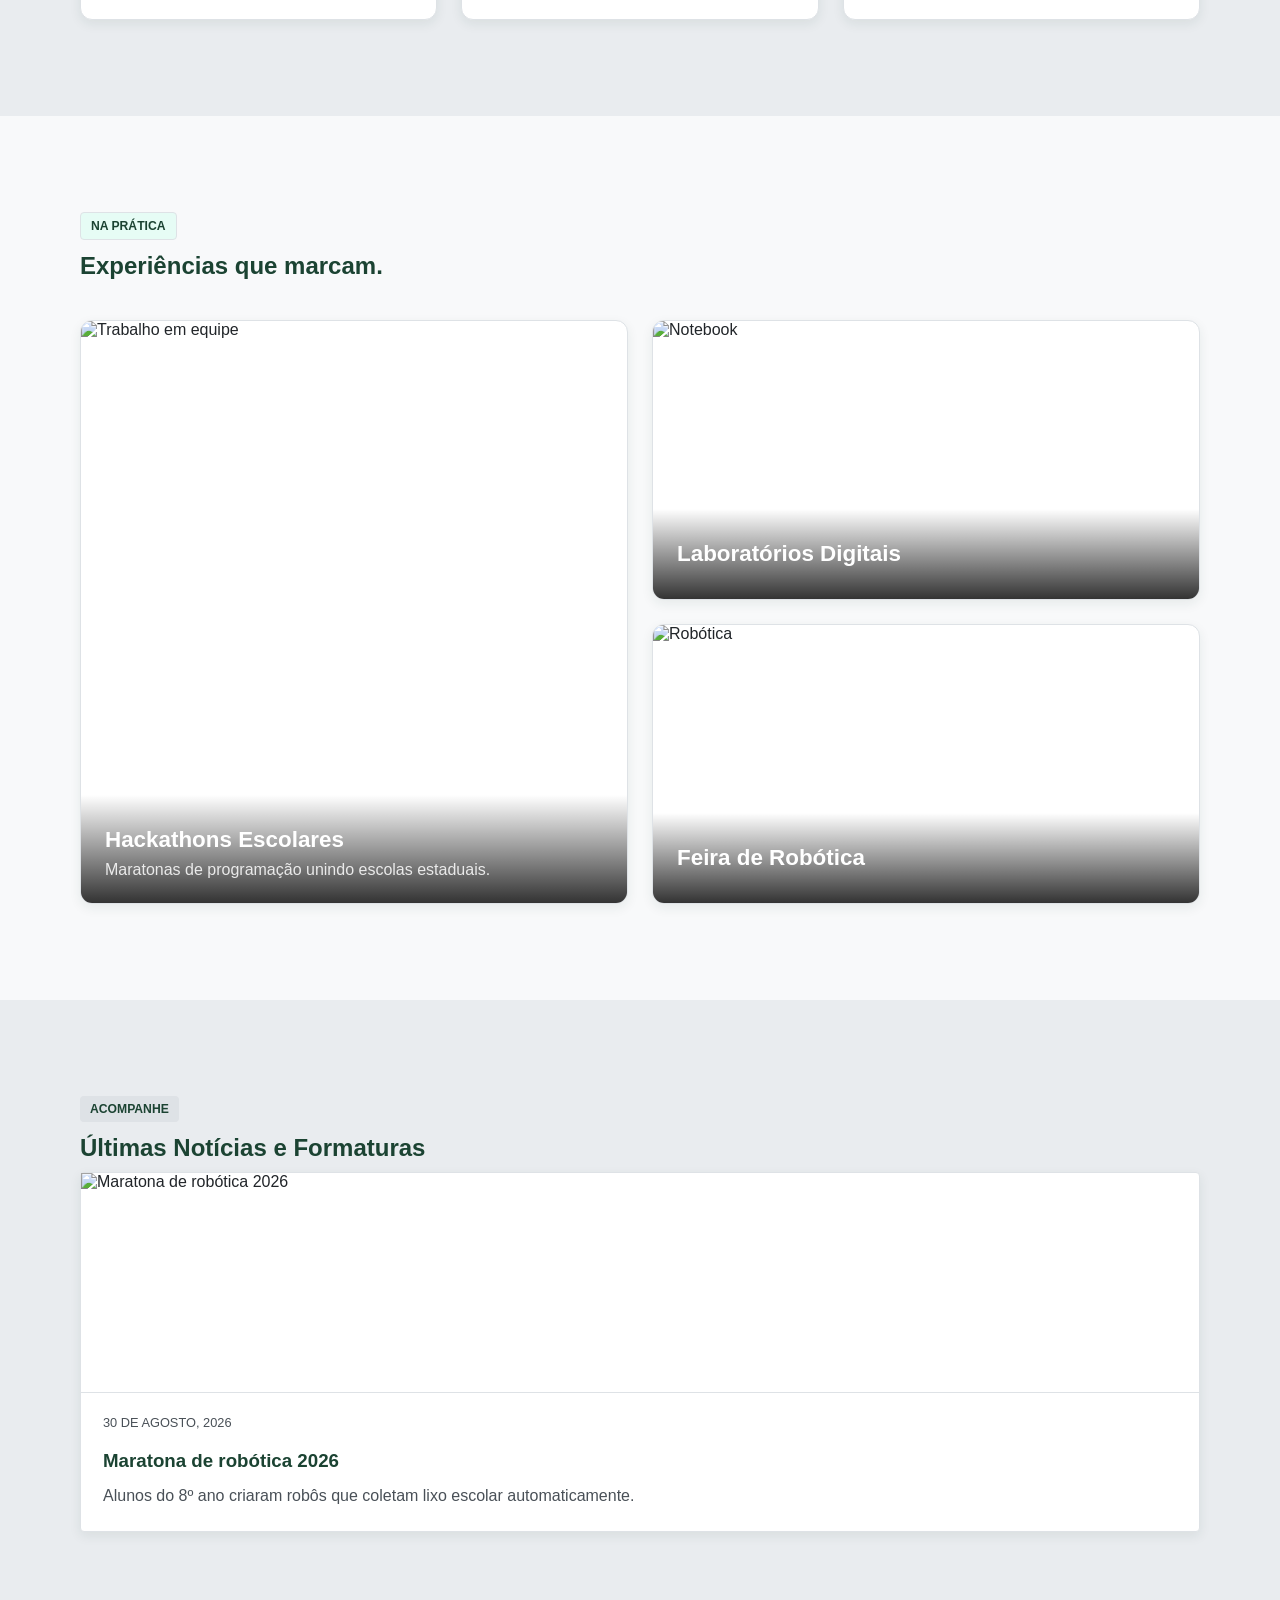
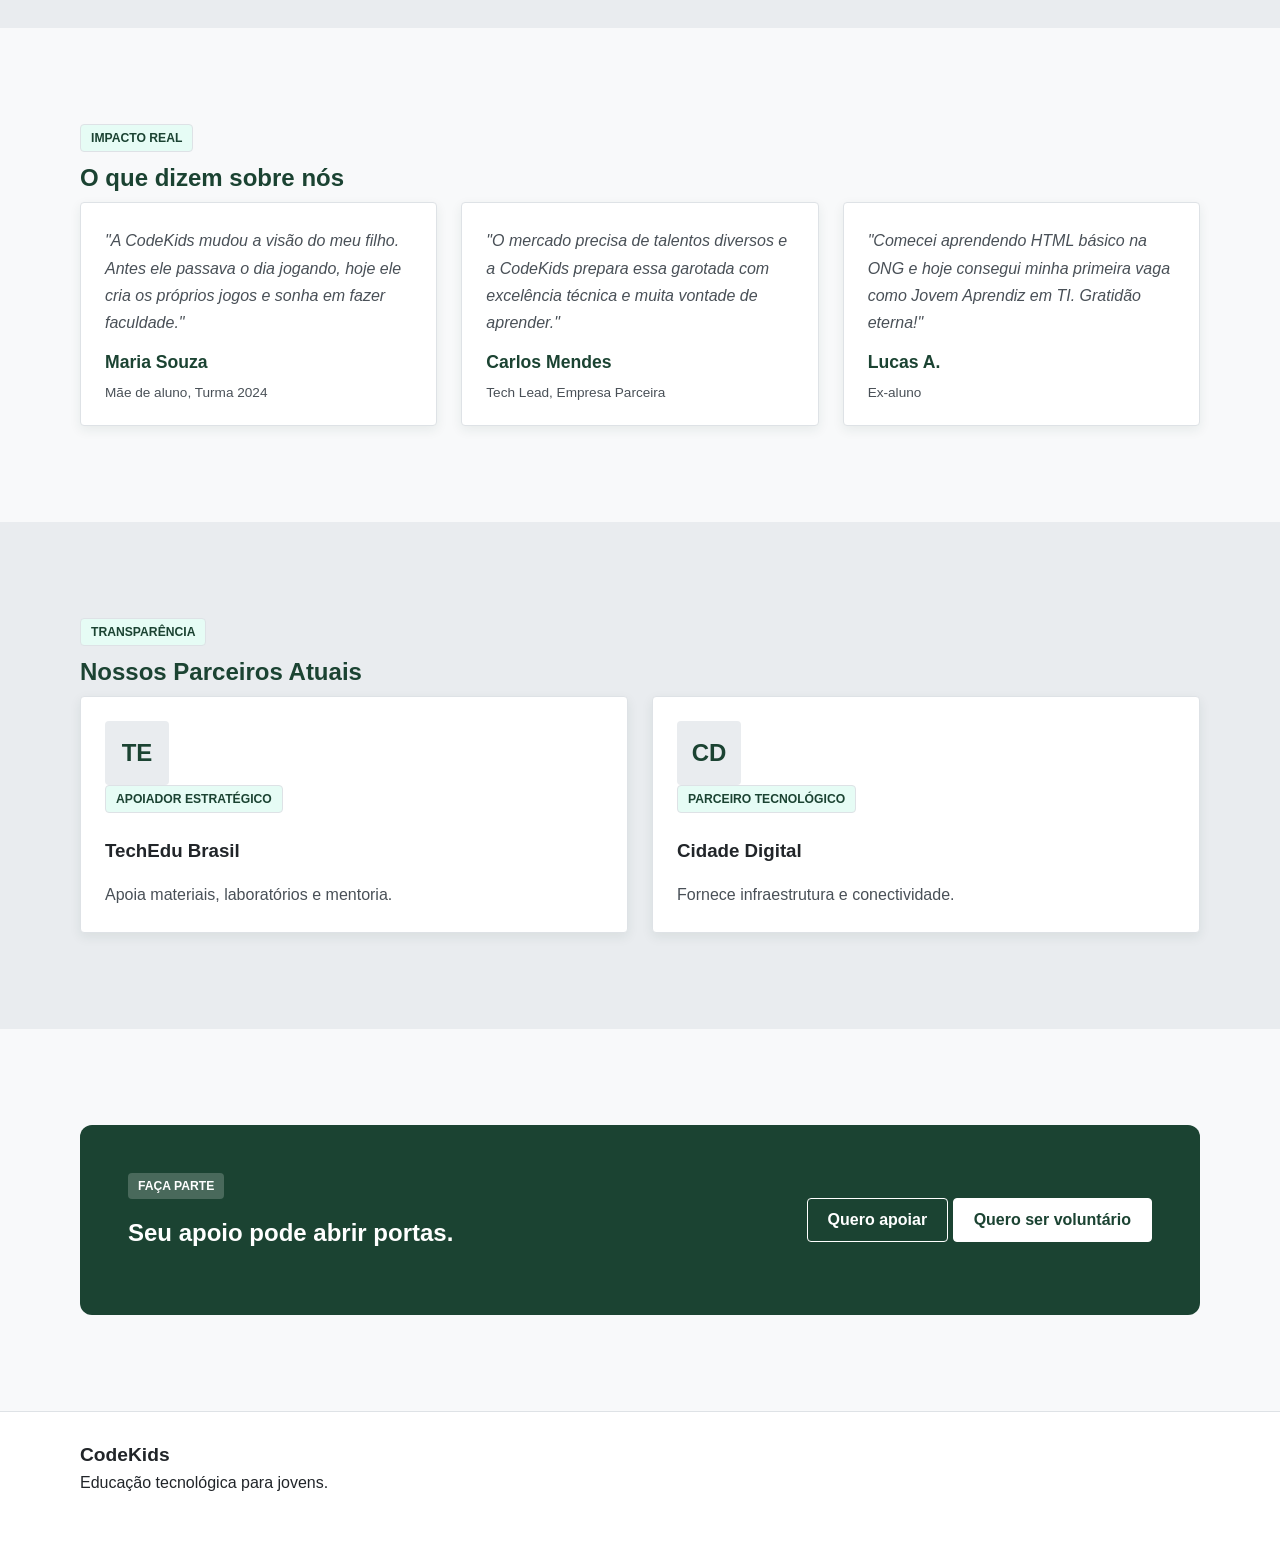
==== commit cff2ddc8: "Correção do bugs no github pages" ====
--- a/index.html
+++ b/index.html
@@ -4,265 +4,197 @@
     <meta charset="UTF-8" />
     <meta name="viewport" content="width=device-width, initial-scale=1.0" />
     <title>CodeKids | Educação tecnológica para jovens</title>
-    <meta
-      name="description"
-      content="CodeKids conecta jovens ao mundo da tecnologia por meio de aulas gratuitas, projetos e oportunidades de educação digital."
-    />
     <link rel="preconnect" href="https://fonts.googleapis.com" />
     <link rel="preconnect" href="https://fonts.gstatic.com" crossorigin />
-    <link
-      href="https://fonts.googleapis.com/css2?family=Manrope:wght@400;500;600;700;800&family=Cormorant+Garamond:wght@500;600;700&display=swap"
-      rel="stylesheet"
-    />
-    <link rel="stylesheet" href="css/site.css" />
+    <link href="https://fonts.googleapis.com/css2?family=Plus+Jakarta+Sans:wght@400;500;600;700;800&display=swap" rel="stylesheet" />
+    <link rel="stylesheet" href="css/styles.css" />
   </head>
   <body>
     <header class="topbar">
-      <div class="container nav-wrap">
+      <div class="container nav">
         <a href="#inicio" class="brand" aria-label="CodeKids início">
           <span class="brand-mark">CK</span>
-          <span class="brand-text">CodeKids</span>
+          <span class="brand-text"><strong>CodeKids</strong></span>
         </a>
-
         <nav class="main-nav" aria-label="Navegação principal">
           <a href="#inicio">Início</a>
           <a href="#sobre">Sobre</a>
-          <a href="#aulas">Aulas</a>
+          <a href="#galeria">Projetos</a>
           <a href="#blog">Blog</a>
-          <a href="#parceiros">Parceiros</a>
           <a href="#contato">Contato</a>
         </nav>
-
         <div class="nav-actions">
-          <button id="theme-toggle" class="theme-toggle" aria-label="Alternar tema">☀️</button>
-          <a class="btn btn-primary" href="#contato">Apoiar</a>
+          <button id="theme-toggle" class="theme-toggle-btn" aria-label="Alternar tema">🌙</button>
+          <a class="button button-primary" href="#contato">Apoiar</a>
         </div>
       </div>
     </header>
 
     <main>
+      <!-- Hero -->
       <section class="hero" id="inicio">
         <div class="container hero-grid">
-          <div class="hero-copy">
-            <span class="eyebrow">Shaping minds. Inspiring futures.</span>
-            <h1>
-              A legacy of<br />
-              excellence.<br />
-              A future of impact.
-            </h1>
-            <p>
-              A CodeKids empodera jovens de escolas públicas com acesso a educação tecnológica,
-              programação, criatividade e oportunidades reais para crescer no mundo digital.
-            </p>
-
+          <div class="hero-copy fade-up">
+            <span class="eyebrow">Moldando mentes. Inspirando futuros.</span>
+            <h1>Um legado de<br />excelência.<br />Um futuro de impacto.</h1>
+            <p>A CodeKids empodera jovens de escolas públicas com acesso a educação tecnológica, programação, criatividade e oportunidades reais para crescer no mundo digital.</p>
             <div class="hero-actions">
-              <a class="btn btn-primary" href="#blog">Explore programas</a>
-              <a class="btn btn-light" href="#sobre">Saiba mais</a>
-            </div>
-
-            <div class="hero-meta">
-              <div class="avatar-group" aria-label="Estudantes impactados">
-                <span>J</span>
-                <span>M</span>
-                <span>L</span>
-                <span>+</span>
-              </div>
-              <div>
-                <strong>Join 12,000+ students</strong>
-                <small>From 90+ countries</small>
-              </div>
-            </div>
-          </div>
-
-          <div class="hero-visual">
-            <div class="hero-image-card">
-              <img
-                src="https://images.unsplash.com/photo-1522202176988-66273c2fd55f?auto=format&fit=crop&w=1200&q=80"
-                alt="Grupo de jovens em aula"
-              />
-            </div>
-            <div class="premium-badge">
-              <span class="badge-icon">◌</span>
-              <div>
-                <strong>Ranked among</strong>
-                <small>Top 100 universities</small>
-              </div>
-            </div>
-          </div>
-        </div>
-      </section>
-
+              <a class="button button-primary" href="#galeria">Ver Projetos</a>
+              <a class="button button-secondary" href="#sobre">Saiba mais</a>
+            </div>
+          </div>
+          <div class="hero-visual fade-up stagger-1">
+            <div class="card-glow" style="padding: 16px;">
+              <img src="https://images.unsplash.com/photo-1522202176988-66273c2fd55f?auto=format&fit=crop&w=1200&q=80" alt="Jovens em aula" style="border-radius: 8px;" />
+            </div>
+          </div>
+        </div>
+      </section>
+
+      <!-- Sobre -->
       <section class="section section-soft" id="sobre">
         <div class="container about-grid">
-          <div class="about-copy">
-            <span class="eyebrow eyebrow-gold">Quem somos</span>
+          <div class="about-copy fade-up" style="grid-column: span 2;">
+            <span class="eyebrow accent">Quem somos</span>
             <h2>Construindo acesso, talento e futuro.</h2>
-            <p>
-              Nossa missão é reduzir desigualdades no acesso à educação digital. Através de aulas,
-              mentoria e projetos reais, conectamos jovens às ferramentas que abrem portas para o
-              mercado e para a inovação.
-            </p>
-            <p>
-              A tecnologia deixa de ser um privilégio e vira uma ponte para autonomia, criatividade e
-              protagonismo.
-            </p>
-
-            <div class="about-stats">
-              <div>
-                <strong>900+</strong>
-                <span>jovens impactados</span>
-              </div>
-              <div>
-                <strong>42</strong>
-                <span>turmas formadas</span>
-              </div>
-              <div>
-                <strong>18</strong>
-                <span>parceiros ativos</span>
-              </div>
-            </div>
-          </div>
-
-          <div class="about-visual">
-            <img
-              src="https://images.unsplash.com/photo-1516321318423-f06f85e504b3?auto=format&fit=crop&w=1000&q=80"
-              alt="Jovens em sala de aula fazendo programação"
-            />
-          </div>
-        </div>
-      </section>
-
-      <section class="section" id="aulas">
-        <div class="container">
+            <p>Nossa missão é reduzir desigualdades no acesso à educação digital. Através de aulas e projetos reais, conectamos jovens às ferramentas do futuro.</p>
+            <div class="hero-stats">
+              <li><strong>900+</strong><span>jovens impactados</span></li>
+              <li><strong>42</strong><span>turmas formadas</span></li>
+              <li><strong>18</strong><span>parceiros ativos</span></li>
+            </div>
+          </div>
+          <div class="about-visual card-glow fade-up stagger-1" style="padding: 12px;">
+            <img src="https://images.unsplash.com/photo-1516321318423-f06f85e504b3?auto=format&fit=crop&w=1000&q=80" alt="Programação" style="height: 100%; object-fit: cover; border-radius: 8px;" />
+          </div>
+        </div>
+      </section>
+
+      <!-- Jornada -->
+      <section class="section alt" id="jornada">
+        <div class="container fade-up">
           <div class="section-header">
             <div>
-              <span class="eyebrow eyebrow-gold">Como ensinamos</span>
-              <h2>Metodologia prática para aprendizado real.</h2>
-            </div>
-          </div>
-
+              <span class="eyebrow accent">Nossa Metodologia</span>
+              <h2>Como transformamos o futuro.</h2>
+            </div>
+          </div>
+          <div class="process-grid">
+            <div class="process-card fade-up">
+              <span class="step-badge">01</span>
+              <h3>Lógica Base</h3>
+              <p>Fundamentos de raciocínio lógico e resolução de problemas criativos.</p>
+              <img src="https://images.unsplash.com/photo-1503676260728-1c00da094a0b?auto=format&fit=crop&w=600&q=80" alt="Lógica" />
+            </div>
+            <div class="process-card fade-up stagger-1">
+              <span class="step-badge">02</span>
+              <h3>Código na Prática</h3>
+              <p>Mão na massa construindo os primeiros sites e aplicativos web.</p>
+              <img src="https://images.unsplash.com/photo-1531482615713-2afd69097998?auto=format&fit=crop&w=600&q=80" alt="Código" />
+            </div>
+            <div class="process-card fade-up stagger-2">
+              <span class="step-badge">03</span>
+              <h3>Projetos Reais</h3>
+              <p>Desenvolvimento de soluções para problemas reais da comunidade local.</p>
+              <img src="https://images.unsplash.com/photo-1523240795612-9a054b0db644?auto=format&fit=crop&w=600&q=80" alt="Projetos" />
+            </div>
+          </div>
+        </div>
+      </section>
+
+      <!-- Projetos -->
+      <section class="section" id="galeria">
+        <div class="container fade-up">
+          <div class="section-header center">
+            <span class="eyebrow accent">Na Prática</span>
+            <h2>Experiências que marcam.</h2>
+          </div>
+          <div class="bento-grid">
+            <div class="bento-item large card-glow fade-up">
+              <img src="https://images.unsplash.com/photo-1522071820081-009f0129c71c?auto=format&fit=crop&w=1200&q=80" alt="Trabalho em equipe" />
+              <div class="bento-content">
+                <h3>Hackathons Escolares</h3>
+                <p>Maratonas de programação unindo escolas estaduais.</p>
+              </div>
+            </div>
+            <div class="bento-item card-glow fade-up stagger-1">
+              <img src="https://images.unsplash.com/photo-1498050108023-c5249f4df085?auto=format&fit=crop&w=800&q=80" alt="Notebook" />
+              <div class="bento-content"><h3>Laboratórios Digitais</h3></div>
+            </div>
+            <div class="bento-item card-glow fade-up stagger-2">
+              <img src="https://images.unsplash.com/photo-1581091226825-a6a2a5aee158?auto=format&fit=crop&w=800&q=80" alt="Robótica" />
+              <div class="bento-content"><h3>Feira de Robótica</h3></div>
+            </div>
+          </div>
+        </div>
+      </section>
+
+      <!-- BLOG: Alimentado pelo Admin -->
+      <section class="section alt" id="blog">
+        <div class="container fade-up">
+          <div class="section-header">
+            <div>
+              <span class="eyebrow">Acompanhe</span>
+              <h2>Últimas Notícias e Formaturas</h2>
+            </div>
+          </div>
+          <div id="posts-grid" class="posts-grid" aria-live="polite">
+            <!-- Posts serão injetados via JS -->
+          </div>
+        </div>
+      </section>
+
+      <!-- Depoimentos -->
+      <section class="section" id="depoimentos">
+        <div class="container fade-up">
+          <div class="section-header center">
+            <span class="eyebrow accent">Impacto Real</span>
+            <h2>O que dizem sobre nós</h2>
+          </div>
           <div class="feature-grid">
-            <article class="feature-card">
-              <div class="feature-icon">⌁</div>
-              <h3>Lógica e raciocínio</h3>
-              <p>Desenvolvemos pensamento crítico com resolução de problemas e criatividade aplicada.</p>
+            <article class="feature-card fade-up">
+              <p style="font-style: italic;">"A CodeKids mudou a visão do meu filho. Antes ele passava o dia jogando, hoje ele cria os próprios jogos e sonha em fazer faculdade."</p>
+              <h3 style="margin-top: 16px; font-size: 1.1rem;">Maria Souza</h3>
+              <span style="color: var(--muted); font-size: 0.85rem;">Mãe de aluno, Turma 2024</span>
             </article>
-            <article class="feature-card">
-              <div class="feature-icon">&lt;/&gt;</div>
-              <h3>Programação aplicada</h3>
-              <p>Os estudantes criam projetos digitais, protótipos e experiências reais de tecnologia.</p>
+            <article class="feature-card fade-up stagger-1">
+              <p style="font-style: italic;">"O mercado precisa de talentos diversos e a CodeKids prepara essa garotada com excelência técnica e muita vontade de aprender."</p>
+              <h3 style="margin-top: 16px; font-size: 1.1rem;">Carlos Mendes</h3>
+              <span style="color: var(--muted); font-size: 0.85rem;">Tech Lead, Empresa Parceira</span>
             </article>
-            <article class="feature-card">
-              <div class="feature-icon">✦</div>
-              <h3>Robótica e inovação</h3>
-              <p>Aprendem com experimentação, prototipagem e pensamento criativo em equipe.</p>
+            <article class="feature-card fade-up stagger-2">
+              <p style="font-style: italic;">"Comecei aprendendo HTML básico na ONG e hoje consegui minha primeira vaga como Jovem Aprendiz em TI. Gratidão eterna!"</p>
+              <h3 style="margin-top: 16px; font-size: 1.1rem;">Lucas A.</h3>
+              <span style="color: var(--muted); font-size: 0.85rem;">Ex-aluno</span>
             </article>
           </div>
         </div>
       </section>
 
-      <section class="section code-panel">
-        <div class="container code-panel-inner">
-          <div class="code-copy">
-            <span class="eyebrow eyebrow-gold">Learning by building</span>
-            <h2>Technology that turns curiosity into capability.</h2>
-          </div>
-          <div class="code-window" aria-label="Exemplo de código de programação">
-            <div class="code-header">
-              <span class="dot red"></span>
-              <span class="dot yellow"></span>
-              <span class="dot green"></span>
-            </div>
-            <pre><code>for aluno in turma:
-    aprender(programacao)
-    criar_solucao()
-    transformar_ideia()</code></pre>
-          </div>
-        </div>
-      </section>
-
-      <section class="section" id="blog">
-        <div class="container">
-          <div class="section-header split-header">
-            <div>
-              <span class="eyebrow eyebrow-gold">Blog & notícias</span>
-              <h2>Histórias do projeto e das aulas.</h2>
-            </div>
-          </div>
-          <div id="posts-grid" class="posts-grid" aria-live="polite"></div>
-        </div>
-      </section>
-
-      <section class="section partners-section" id="parceiros">
-        <div class="container">
-          <div class="section-header">
-            <span class="eyebrow eyebrow-gold">Parceiros</span>
-            <h2>Quem apoia nosso trabalho.</h2>
-          </div>
-          <div id="partners-grid" class="partners-grid" aria-live="polite"></div>
-        </div>
-      </section>
-
-      <section class="section quote-section">
-        <div class="container quote-wrap">
-          <div class="quote-copy">
-            <span class="eyebrow eyebrow-gold">Depoimento</span>
-            <h2>“A CodeKids me mostrou que tecnologia também é caminho de pertencimento.”</h2>
-            <p>Maria, 16 anos — estudante do programa</p>
-          </div>
-          <img
-            src="https://images.unsplash.com/photo-1544005313-94ddf0286df2?auto=format&fit=crop&w=900&q=80"
-            alt="Estudante sorrindo"
-          />
-        </div>
-      </section>
-
+      <!-- Parceiros (Página de Transparência Embutida) -->
+      <section class="section alt" id="parceiros">
+        <div class="container fade-up">
+          <div class="section-header center">
+            <span class="eyebrow accent">Transparência</span>
+            <h2>Nossos Parceiros Atuais</h2>
+          </div>
+          <div id="partners-grid" class="partners-grid" aria-live="polite">
+            <!-- Parceiros injetados via JS -->
+          </div>
+        </div>
+      </section>
+
+      <!-- CTA -->
       <section class="section cta-section" id="contato">
-        <div class="container cta-box">
+        <div class="container cta-box fade-up">
           <div>
-            <span class="eyebrow eyebrow-cta">Faça parte</span>
-            <h2>Seu apoio pode abrir portas para o próximo jovem.</h2>
+            <span class="eyebrow cta-eyebrow">Faça parte</span>
+            <h2 class="cta-title">Seu apoio pode abrir portas.</h2>
           </div>
           <div class="cta-actions">
-            <button class="btn btn-primary open-form" type="button" data-form-type="support">Quero apoiar</button>
-            <button class="btn btn-light open-form" type="button" data-form-type="volunteer">Quero ser voluntário</button>
-          </div>
-        </div>
-      </section>
-
-      <section class="section location-section">
-        <div class="container">
-          <div class="section-header">
-            <span class="eyebrow eyebrow-gold">Onde estamos</span>
-            <h2>Localize a CodeKids</h2>
-          </div>
-          <div id="map-container" class="map-container">
-            <div id="google-map" style="width: 100%; height: 400px; border-radius: 12px; overflow: hidden; box-shadow: 0 4px 6px rgba(0, 0, 0, 0.1);"></div>
-            <div class="location-info">
-              <div class="info-card">
-                <strong>📍 Endereço</strong>
-                <p>São Paulo, SP - Brasil</p>
-              </div>
-              <div class="info-card">
-                <strong>📧 Email</strong>
-                <p>contato@codekids.org</p>
-              </div>
-              <div class="info-card">
-                <strong>📞 Telefone</strong>
-                <p>+55 (11) 4000-0000</p>
-              </div>
-            </div>
-          </div>
-        </div>
-      </section>
-
-      <section class="section live-submissions">
-        <div class="container live-submission-panel">
-          <div class="panel-header">
-            <span class="eyebrow eyebrow-gold">Em tempo real</span>
-            <h3>Últimas intenções de apoio</h3>
-          </div>
-          <div id="submission-feed" class="submission-feed" aria-live="polite"></div>
+            <button class="button button-transparent open-form" type="button" data-form-type="support">Quero apoiar</button>
+            <button class="button button-solid open-form" type="button" data-form-type="volunteer">Quero ser voluntário</button>
+          </div>
         </div>
       </section>
     </main>
@@ -270,68 +202,32 @@
     <footer class="footer">
       <div class="container footer-inner">
         <div>
-          <strong>CodeKids</strong>
-          <p>Educação tecnológica para jovens de escolas públicas.</p>
-        </div>
-        <div class="footer-contact">
-          <span>contato@codekids.org</span>
-          <span>+55 (11) 4000-0000</span>
+          <strong style="font-size: 1.2rem;">CodeKids</strong>
+          <p style="margin-top: 8px;">Educação tecnológica para jovens.</p>
         </div>
       </div>
     </footer>
 
-    <div vw class="enabled">
-      <div vw-access-button class="active"></div>
-      <div vw-plugin-wrapper>
-        <div class="vw-plugin-top-wrapper"></div>
-      </div>
-    </div>
+    <!-- Modal Formulário -->
     <div id="form-modal" class="modal hidden" aria-hidden="true">
-      <div class="modal-backdrop" data-close="true"></div>
-      <div class="modal-dialog" role="dialog" aria-modal="true" aria-labelledby="modal-title">
-        <button class="modal-close" type="button" aria-label="Fechar modal" data-close="true">×</button>
+      <div class="modal-backdrop" data-close="true" style="position: absolute; inset: 0;"></div>
+      <div class="modal-card" role="dialog">
+        <button class="close-button" type="button" aria-label="Fechar modal" data-close="true">×</button>
         <div class="modal-header">
-          <span class="eyebrow eyebrow-gold">Contato</span>
-          <h3 id="modal-title">Quero apoiar</h3>
-        </div>
-
-        <form id="support-form">
+          <span class="eyebrow accent">Contato</span>
+          <h3 id="modal-title" style="margin-top: 12px; font-size: 1.8rem; color: var(--primary);">Quero apoiar</h3>
+        </div>
+        <form id="support-form" class="auth-form">
           <input type="hidden" id="form-type" name="type" value="support" />
-
-          <label>
-            Nome completo
-            <input type="text" name="name" placeholder="Seu nome" required />
-          </label>
-
-          <div class="form-row">
-            <label>
-              E-mail
-              <input type="email" name="email" placeholder="seu@email.com" required />
-            </label>
-            <label>
-              Telefone
-              <input type="tel" name="phone" placeholder="(11) 99999-9999" />
-            </label>
-          </div>
-
-          <label>
-            Como você quer contribuir?
-            <textarea name="message" rows="4" placeholder="Conte um pouco sobre sua disponibilidade ou intenção." required></textarea>
-          </label>
-
-          <div class="modal-actions">
-            <button type="button" class="btn btn-light" data-close="true">Cancelar</button>
-            <button type="submit" class="btn btn-primary">Enviar</button>
+          <label>Nome completo <input type="text" name="name" required /></label>
+          <label>E-mail <input type="email" name="email" required /></label>
+          <label>Mensagem <textarea name="message" rows="4" required></textarea></label>
+          <div class="form-actions">
+            <button type="submit" class="button button-primary full">Enviar</button>
           </div>
         </form>
       </div>
     </div>
-
-    <script src="https://vlibras.gov.br/app/vlibras-plugin.js"></script>
-    <script>
-      new window.VLibras.Widget("https://vlibras.gov.br/app");
-    </script>
-    <script async src="https://maps.googleapis.com/maps/api/js?key=AIzaSyDummy_Replace_With_Your_API_Key&callback=initMap"></script>
     <script src="js/site.js"></script>
   </body>
-</html>
+</html>
--- a/css/styles.css
+++ b/css/styles.css
@@ -0,0 +1,606 @@
+:root {
+  --bg: #f8f9fa;
+  --bg-strong: #e9ecef;
+  --card: #ffffff;
+  --line: #dee2e6;
+  --text: #212529;
+  --muted: #495057;
+  --primary: #1b4332;
+  --primary-dark: #081c15;
+  --accent: #00a878;
+  --accent-soft: #e6fcf5;
+  --shadow: 0 4px 12px rgba(27, 67, 50, 0.08);
+}
+
+body.dark-mode {
+  --bg: #121514;
+  --bg-strong: #1a221f;
+  --card: #1e2623;
+  --line: #2c3834;
+  --text: #e8eaed;
+  --muted: #aab2af;
+  --primary: #4ade80;
+  --primary-dark: #22c55e;
+  --accent: #10b981;
+  --accent-soft: rgba(16, 185, 129, 0.15);
+  --shadow: 0 4px 12px rgba(0, 0, 0, 0.4);
+}
+
+* {
+  box-sizing: border-box;
+}
+html {
+  scroll-behavior: smooth;
+}
+body {
+  margin: 0;
+  font-family: "Plus Jakarta Sans", sans-serif;
+  background: var(--bg);
+  color: var(--text);
+  transition:
+    background 0.3s ease,
+    color 0.3s ease;
+}
+
+/* CLASSE DE OCULTAÇÃO GLOBAL (CORRIGIDA) */
+.hidden {
+  display: none !important;
+}
+
+a {
+  text-decoration: none;
+  color: inherit;
+}
+img {
+  max-width: 100%;
+  display: block;
+}
+button,
+input,
+textarea {
+  font: inherit;
+}
+.container {
+  width: min(1120px, calc(100% - 32px));
+  margin: 0 auto;
+}
+.section {
+  padding: 96px 0;
+}
+.section.alt {
+  background: var(--bg-strong);
+}
+
+.fade-up {
+  opacity: 0;
+  transform: translateY(30px);
+  transition: 0.8s cubic-bezier(0.16, 1, 0.3, 1);
+}
+.fade-up.visible {
+  opacity: 1;
+  transform: translateY(0);
+}
+.stagger-1 {
+  transition-delay: 0.15s;
+}
+.stagger-2 {
+  transition-delay: 0.3s;
+}
+
+.topbar {
+  position: sticky;
+  top: 0;
+  z-index: 20;
+  background: var(--card);
+  border-bottom: 1px solid var(--line);
+}
+.nav {
+  display: flex;
+  align-items: center;
+  justify-content: space-between;
+  gap: 24px;
+  min-height: 80px;
+}
+.brand {
+  display: flex;
+  align-items: center;
+  gap: 12px;
+}
+.brand-mark {
+  width: 40px;
+  height: 40px;
+  border-radius: 4px;
+  display: grid;
+  place-items: center;
+  background: var(--primary);
+  color: var(--bg);
+  font-weight: 800;
+}
+.main-nav {
+  display: flex;
+  gap: 28px;
+  font-size: 0.96rem;
+  color: var(--muted);
+  font-weight: 600;
+}
+.main-nav a:hover {
+  color: var(--primary);
+}
+.nav-actions {
+  display: flex;
+  align-items: center;
+  gap: 16px;
+}
+
+.theme-toggle-btn {
+  background: transparent;
+  border: none;
+  font-size: 1.4rem;
+  cursor: pointer;
+  padding: 8px;
+  border-radius: 50%;
+  color: var(--text);
+  transition: 0.2s;
+}
+.theme-toggle-btn:hover {
+  background: var(--bg-strong);
+}
+
+.button {
+  display: inline-flex;
+  align-items: center;
+  justify-content: center;
+  border: 1px solid transparent;
+  background: var(--primary);
+  color: var(--bg);
+  border-radius: 4px;
+  padding: 12px 20px;
+  font-weight: 700;
+  cursor: pointer;
+  transition: 0.2s;
+}
+.button:hover {
+  background: var(--primary-dark);
+}
+.button-secondary {
+  background: transparent;
+  color: var(--primary);
+  border-color: var(--primary);
+}
+.button-secondary:hover {
+  background: var(--primary);
+  color: var(--bg);
+}
+.button-white {
+  background: var(--card);
+  color: var(--primary);
+}
+
+.hero {
+  padding: 72px 0 54px;
+}
+.hero-grid {
+  display: grid;
+  grid-template-columns: 1.2fr 1fr;
+  align-items: center;
+  gap: 48px;
+}
+.eyebrow {
+  display: inline-block;
+  background: var(--line);
+  color: var(--primary);
+  padding: 6px 10px;
+  border-radius: 4px;
+  font-size: 0.76rem;
+  font-weight: 800;
+  text-transform: uppercase;
+}
+.eyebrow.accent {
+  background: var(--accent-soft);
+  border: 1px solid var(--line);
+}
+.hero-copy h1 {
+  margin: 18px 0;
+  font-size: clamp(2.5rem, 4vw, 4.2rem);
+  color: var(--primary);
+}
+.hero-copy p {
+  color: var(--muted);
+  line-height: 1.8;
+  font-size: 1.08rem;
+}
+.hero-actions {
+  display: flex;
+  gap: 16px;
+  margin-top: 28px;
+}
+.card-glow {
+  background: var(--card);
+  border: 1px solid var(--line);
+  border-radius: 4px;
+  padding: 12px;
+  box-shadow: var(--shadow);
+}
+
+.about-grid,
+.posts-grid,
+.partners-grid,
+.feature-grid {
+  display: grid;
+  gap: 24px;
+}
+.about-grid {
+  grid-template-columns: repeat(3, minmax(0, 1fr));
+}
+.feature-grid {
+  grid-template-columns: repeat(auto-fit, minmax(280px, 1fr));
+}
+.posts-grid,
+.partners-grid {
+  grid-template-columns: repeat(auto-fit, minmax(300px, 1fr));
+}
+.feature-card,
+.post-card,
+.partner-card {
+  background: var(--card);
+  border: 1px solid var(--line);
+  border-radius: 4px;
+  padding: 24px;
+  box-shadow: var(--shadow);
+}
+.section-header h2,
+.feature-card h3,
+.post-card h3 {
+  margin: 12px 0 10px;
+  color: var(--primary);
+}
+.feature-card p,
+.post-card p,
+.partner-card p {
+  margin: 0;
+  color: var(--muted);
+  line-height: 1.7;
+}
+.post-card {
+  padding: 0;
+  display: flex;
+  flex-direction: column;
+}
+.post-card img {
+  width: 100%;
+  height: 220px;
+  object-fit: cover;
+  border-bottom: 1px solid var(--line);
+}
+.post-content {
+  padding: 22px;
+  display: flex;
+  flex-direction: column;
+  flex-grow: 1;
+}
+.partner-logo {
+  width: 64px;
+  height: 64px;
+  border-radius: 4px;
+  display: grid;
+  place-items: center;
+  background: var(--bg-strong);
+  color: var(--primary);
+  font-weight: 800;
+  font-size: 1.5rem;
+}
+
+.process-grid {
+  display: grid;
+  grid-template-columns: repeat(auto-fit, minmax(300px, 1fr));
+  gap: 24px;
+  margin-top: 40px;
+}
+.process-card {
+  background: var(--card);
+  border: 1px solid var(--line);
+  border-radius: 12px;
+  padding: 32px 32px 0 32px;
+  overflow: hidden;
+  box-shadow: var(--shadow);
+  display: flex;
+  flex-direction: column;
+}
+.step-badge {
+  display: inline-block;
+  background: var(--bg-strong);
+  color: var(--primary);
+  width: 40px;
+  height: 40px;
+  line-height: 40px;
+  text-align: center;
+  border-radius: 50%;
+  font-weight: 800;
+  margin-bottom: 16px;
+}
+.process-card h3 {
+  color: var(--primary);
+  margin: 0 0 12px 0;
+  font-size: 1.4rem;
+}
+.process-card p {
+  color: var(--muted);
+  margin: 0 0 32px 0;
+  line-height: 1.6;
+}
+.process-card img {
+  width: 100%;
+  height: 200px;
+  object-fit: cover;
+  border-radius: 8px 8px 0 0;
+  margin-top: auto;
+}
+
+.bento-grid {
+  display: grid;
+  grid-template-columns: repeat(2, 1fr);
+  grid-auto-rows: 280px;
+  gap: 24px;
+  margin-top: 40px;
+}
+.bento-item {
+  position: relative;
+  border-radius: 12px;
+  overflow: hidden;
+  padding: 0;
+}
+.bento-item.large {
+  grid-row: span 2;
+}
+.bento-item img {
+  width: 100%;
+  height: 100%;
+  object-fit: cover;
+  transition: transform 0.5s ease;
+}
+.bento-item:hover img {
+  transform: scale(1.05);
+}
+.bento-content {
+  position: absolute;
+  bottom: 0;
+  left: 0;
+  right: 0;
+  padding: 32px 24px 24px;
+  background: linear-gradient(to top, rgba(0, 0, 0, 0.8), transparent);
+  color: white;
+}
+.bento-content h3 {
+  margin: 0 0 8px 0;
+  color: white;
+  font-size: 1.4rem;
+}
+.bento-content p {
+  margin: 0;
+  color: rgba(255, 255, 255, 0.85);
+}
+
+.cta-box {
+  background: #1b4332;
+  border-radius: 12px;
+  padding: 48px;
+  display: flex;
+  align-items: center;
+  justify-content: space-between;
+  gap: 24px;
+}
+.cta-eyebrow {
+  background: rgba(255, 255, 255, 0.2) !important;
+  color: #ffffff !important;
+  border: none !important;
+}
+.cta-title {
+  color: #ffffff !important;
+}
+.button-solid {
+  background: #ffffff !important;
+  color: #1b4332 !important;
+  border: 1px solid #ffffff !important;
+}
+.button-solid:hover {
+  background: #e9ecef !important;
+  transform: translateY(-2px);
+}
+.button-transparent {
+  background: transparent !important;
+  color: #ffffff !important;
+  border: 1px solid #ffffff !important;
+}
+.button-transparent:hover {
+  background: rgba(255, 255, 255, 0.1) !important;
+}
+
+.footer {
+  padding: 32px 0 48px;
+  border-top: 1px solid var(--line);
+  background: var(--card);
+}
+.footer-inner {
+  display: flex;
+  justify-content: space-between;
+  gap: 20px;
+  align-items: center;
+}
+.modal {
+  position: fixed;
+  inset: 0;
+  background: rgba(0, 0, 0, 0.7);
+  display: grid;
+  place-items: center;
+  padding: 20px;
+  z-index: 40;
+}
+.modal-card {
+  background: var(--card);
+  border-radius: 8px;
+  padding: 32px 28px;
+  width: min(420px, 100%);
+  position: relative;
+}
+.close-button {
+  position: absolute;
+  top: 18px;
+  right: 18px;
+  background: transparent;
+  border: none;
+  font-size: 2rem;
+  color: var(--text);
+  cursor: pointer;
+}
+
+/* Formulários */
+.auth-form label {
+  display: grid;
+  gap: 8px;
+  color: var(--text);
+  font-weight: 600;
+  margin-top: 16px;
+}
+input,
+textarea {
+  width: 100%;
+  border: 1px solid var(--line);
+  background: var(--bg);
+  border-radius: 4px;
+  padding: 12px;
+  color: var(--text);
+}
+input:focus,
+textarea:focus {
+  outline: none;
+  border-color: var(--primary);
+  box-shadow: 0 0 0 2px var(--accent-soft);
+}
+.form-actions {
+  display: flex;
+  gap: 12px;
+  margin-top: 24px;
+}
+.full {
+  width: 100%;
+}
+
+/* Painel Admin CMS */
+.admin-page {
+  background: var(--bg);
+  min-height: 100vh;
+}
+.admin-main {
+  padding: 60px 0;
+}
+.auth-card {
+  background: var(--card);
+  max-width: 400px;
+  margin: 0 auto;
+  border-radius: 8px;
+  padding: 40px;
+  border: 1px solid var(--line);
+  box-shadow: var(--shadow);
+}
+.admin-header {
+  display: flex;
+  justify-content: space-between;
+  align-items: center;
+  margin-bottom: 32px;
+}
+.admin-header h1 {
+  margin: 0;
+  color: var(--primary);
+}
+.admin-grid {
+  display: grid;
+  grid-template-columns: 300px 1fr;
+  gap: 32px;
+  align-items: start;
+}
+.admin-sidebar {
+  background: var(--card);
+  padding: 24px;
+  border-radius: 8px;
+  border: 1px solid var(--line);
+  display: grid;
+  gap: 12px;
+}
+.admin-content {
+  background: var(--card);
+  padding: 32px;
+  border-radius: 8px;
+  border: 1px solid var(--line);
+}
+
+.cms-form {
+  background: var(--bg-strong);
+  padding: 24px;
+  border-radius: 8px;
+  margin-bottom: 32px;
+  border: 1px solid var(--line);
+}
+.admin-list-item {
+  display: flex;
+  justify-content: space-between;
+  align-items: center;
+  padding: 16px;
+  border: 1px solid var(--line);
+  border-radius: 8px;
+  margin-bottom: 12px;
+  background: var(--bg);
+}
+.admin-list-item img {
+  width: 60px;
+  height: 60px;
+  object-fit: cover;
+  border-radius: 4px;
+  margin-right: 16px;
+}
+.admin-item-content {
+  flex-grow: 1;
+  display: flex;
+  align-items: center;
+}
+.action-btn {
+  padding: 8px 12px;
+  font-size: 13px;
+  border-radius: 4px;
+  border: none;
+  cursor: pointer;
+  font-weight: 600;
+  margin-left: 8px;
+}
+.action-btn.edit {
+  background: var(--accent-soft);
+  color: var(--primary);
+}
+.action-btn.delete {
+  background: #fee2e2;
+  color: #dc2626;
+}
+
+@media (max-width: 940px) {
+  .hero-grid,
+  .about-grid,
+  .posts-grid,
+  .feature-grid,
+  .admin-grid,
+  .cta-box {
+    grid-template-columns: 1fr;
+    flex-direction: column;
+  }
+  .main-nav {
+    display: none;
+  }
+  .bento-grid {
+    grid-template-columns: 1fr;
+    grid-auto-rows: 240px;
+  }
+  .bento-item.large {
+    grid-row: span 1;
+  }
+  .process-card {
+    padding: 24px 24px 0 24px;
+  }
+}
